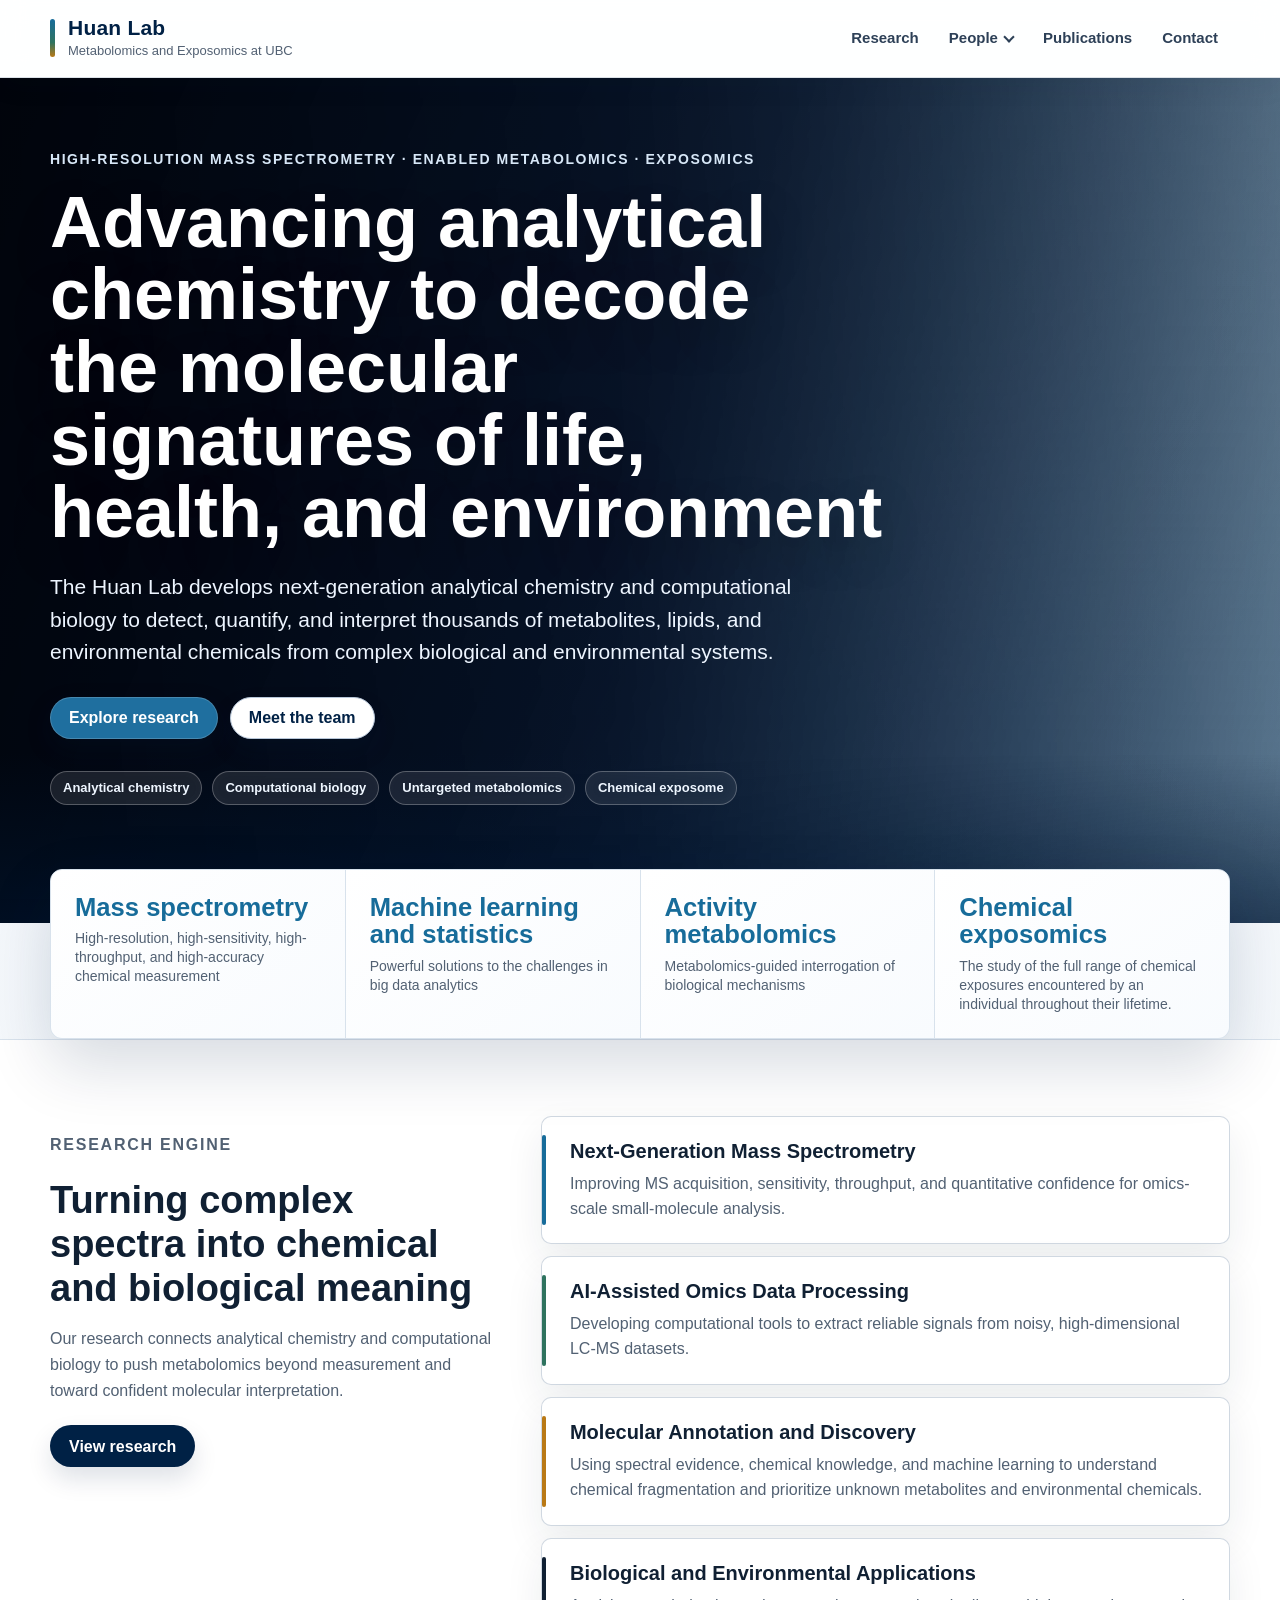
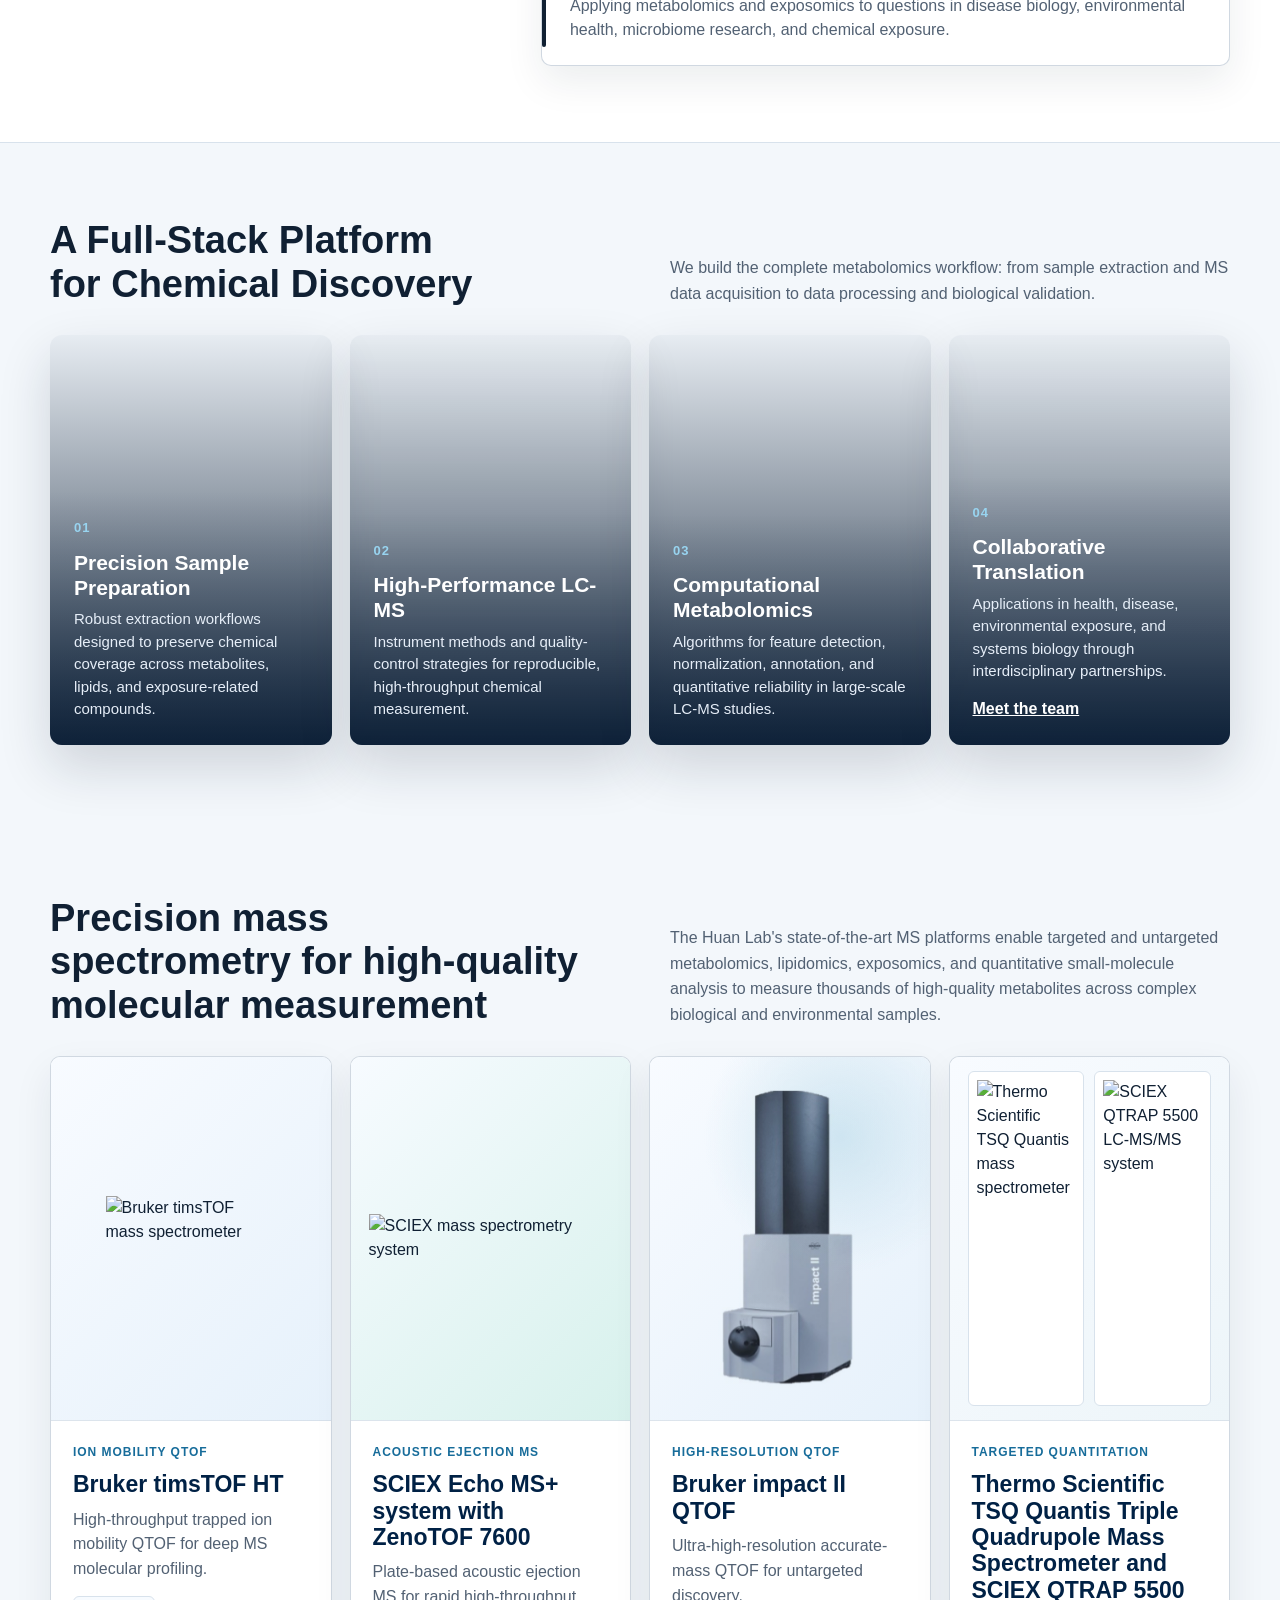
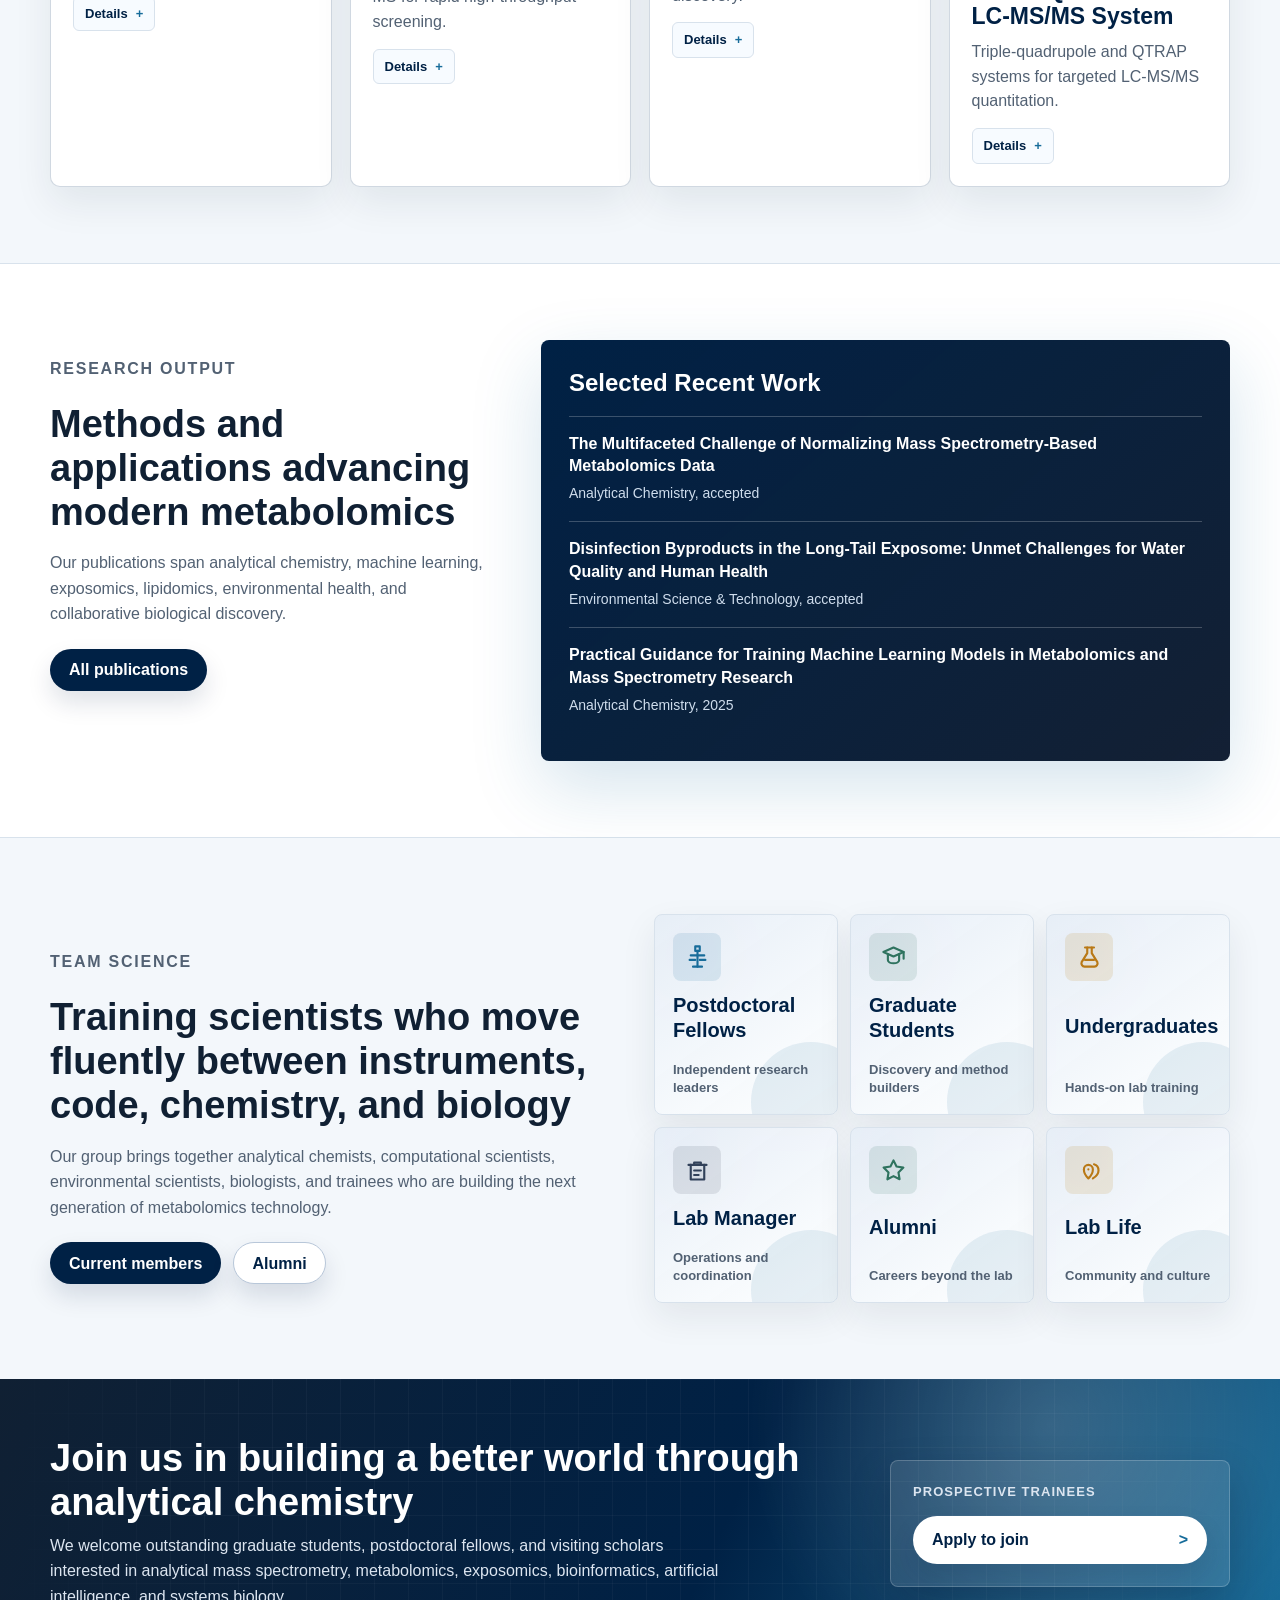
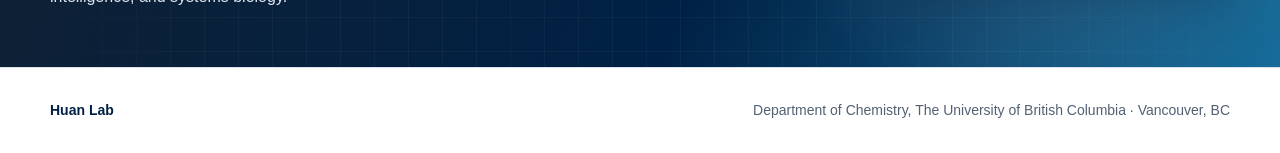
==== index.html @ 0fa18f48 "changes" ====
﻿<!doctype html>
<html lang="en">
<head>
  <meta charset="utf-8">
  <meta name="viewport" content="width=device-width, initial-scale=1">
  <title>Huan Lab | Metabolomics and Exposomics at UBC</title>
  <link rel="stylesheet" href="style.css">
</head>
<body>
  <header class="site-header">
    <a class="site-brand" href="index.html">
      <strong>Huan Lab</strong>
      <span>Metabolomics and Exposomics at UBC</span>
    </a>
    <nav class="site-nav" aria-label="Primary navigation">
      <a href="research.html">Research</a>
      <div class="site-nav__item site-nav__item--dropdown">
        <a href="people.html" aria-haspopup="true">People</a>
        <div class="site-nav__submenu" aria-label="People submenu">
          <a href="tao-huan.html">Tao Huan</a>
          <a href="current-members.html">Lab members</a>
        </div>
      </div>
      <a href="publications.html">Publications</a>
      <a href="contact.html">Contact</a>
    </nav>
  </header>

  <section class="hl-hero" aria-labelledby="hl-hero-title">
    <div class="hl-hero__inner">
      <p class="hl-eyebrow">High-resolution mass spectrometry &middot; enabled metabolomics &middot; Exposomics</p>
      <h1 id="hl-hero-title">Advancing analytical chemistry to decode the molecular signatures of life, health, and environment</h1>
      <p class="hl-hero__copy">The Huan Lab develops next-generation analytical chemistry and computational biology to detect, quantify, and interpret thousands of metabolites, lipids, and environmental chemicals from complex biological and environmental systems.</p>
      <div class="hl-actions">
        <a class="hl-button" href="research.html">Explore research</a>
        <a class="hl-button hl-button--secondary" href="people.html">Meet the team</a>
      </div>
      <div class="hl-hero__signals" aria-label="Research capabilities">
        <span>Analytical chemistry</span>
        <span>Computational biology</span>
        <span>Untargeted metabolomics</span>
        <span>Chemical exposome</span>
      </div>
    </div>
  </section>

  <section class="hl-metrics" aria-label="Lab highlights">
    <div class="hl-wrap">
      <div class="hl-metric-grid">
        <div class="hl-metric"><strong>Mass spectrometry</strong><span>High-resolution, high-sensitivity, high-throughput, and high-accuracy chemical measurement</span></div>
        <div class="hl-metric"><strong>Machine learning and statistics</strong><span>Powerful solutions to the challenges in big data analytics</span></div>
        <div class="hl-metric"><strong>Activity metabolomics</strong><span>Metabolomics-guided interrogation of biological mechanisms</span></div>
        <div class="hl-metric"><strong>Chemical exposomics</strong><span>The study of the full range of chemical exposures encountered by an individual throughout their lifetime.</span></div>
      </div>
    </div>
  </section>

  <section class="hl-section hl-section--white" aria-labelledby="hl-research-title">
    <div class="hl-wrap hl-split">
      <div class="hl-intro">
        <p class="hl-eyebrow hl-eyebrow--dark">Research engine</p>
        <h2 id="hl-research-title">Turning complex spectra into chemical and biological meaning</h2>
        <p>Our research connects analytical chemistry and computational biology to push metabolomics beyond measurement and toward confident molecular interpretation.</p>
        <a class="hl-button" href="research.html">View research</a>
      </div>

      <div class="hl-research-list">
        <article class="hl-research-item">
          <div>
            <h3>Next-Generation Mass Spectrometry</h3>
            <p>Improving MS acquisition, sensitivity, throughput, and quantitative confidence for omics-scale small-molecule analysis.</p>
          </div>
        </article>
        <article class="hl-research-item">
          <div>
            <h3>AI-Assisted Omics Data Processing</h3>
            <p>Developing computational tools to extract reliable signals from noisy, high-dimensional LC-MS datasets.</p>
          </div>
        </article>
        <article class="hl-research-item">
          <div>
            <h3>Molecular Annotation and Discovery</h3>
            <p>Using spectral evidence, chemical knowledge, and machine learning to understand chemical fragmentation and prioritize unknown metabolites and environmental chemicals.</p>
          </div>
        </article>
        <article class="hl-research-item">
          <div>
            <h3>Biological and Environmental Applications</h3>
            <p>Applying metabolomics and exposomics to questions in disease biology, environmental health, microbiome research, and chemical exposure.</p>
          </div>
        </article>
      </div>
    </div>
  </section>

  <section class="hl-section" aria-labelledby="hl-work-title">
    <div class="hl-wrap">
      <div class="hl-section-head">
        <h2 id="hl-work-title">A Full-Stack Platform for Chemical Discovery</h2>
        <p>We build the complete metabolomics workflow: from sample extraction and MS data acquisition to data processing and biological validation.</p>
      </div>

      <div class="hl-focus-grid">
        <article class="hl-focus-card hl-focus-card--sample">
          <div class="hl-focus-card__body">
            <span>01</span>
            <h3>Precision Sample Preparation</h3>
            <p>Robust extraction workflows designed to preserve chemical coverage across metabolites, lipids, and exposure-related compounds.</p>
          </div>
        </article>
        <article class="hl-focus-card hl-focus-card--system">
          <div class="hl-focus-card__body">
            <span>02</span>
            <h3>High-Performance LC-MS</h3>
            <p>Instrument methods and quality-control strategies for reproducible, high-throughput chemical measurement.</p>
          </div>
        </article>
        <article class="hl-focus-card hl-focus-card--data">
          <div class="hl-focus-card__body">
            <span>03</span>
            <h3>Computational Metabolomics</h3>
            <p>Algorithms for feature detection, normalization, annotation, and quantitative reliability in large-scale LC-MS studies.</p>
          </div>
        </article>
        <article class="hl-focus-card hl-focus-card--team">
          <div class="hl-focus-card__body">
            <span>04</span>
            <h3>Collaborative Translation</h3>
            <p>Applications in health, disease, environmental exposure, and systems biology through interdisciplinary partnerships.</p>
            <a href="people.html">Meet the team</a>
          </div>
        </article>
      </div>
    </div>
  </section>

  <section class="hl-section" aria-labelledby="hl-instrumentation-title">
    <div class="hl-wrap">
      <div class="hl-section-head">
        <h2 id="hl-instrumentation-title">Precision mass spectrometry for high-quality molecular measurement</h2>
        <p>The Huan Lab's state-of-the-art MS platforms enable targeted and untargeted metabolomics, lipidomics, exposomics, and quantitative small-molecule analysis to measure thousands of high-quality metabolites across complex biological and environmental samples.</p>
      </div>
      <div class="hl-instrument-grid">
        <article class="hl-instrument-card">
          <div class="hl-instrument-media hl-instrument-media--timstof">
            <img src="images/instruments/bruker-timstof.png" alt="Bruker timsTOF mass spectrometer">
          </div>
          <div>
            <span>Ion mobility QTOF</span>
            <h3>Bruker timsTOF HT</h3>
            <p>High-throughput trapped ion mobility QTOF for deep MS molecular profiling.</p>
            <details class="hl-instrument-more">
              <summary>Details</summary>
              <p>Supports CCS-enabled characterization and high dynamic range acquisition for large-scale metabolomics, lipidomics, and related omics workflows.</p>
            </details>
          </div>
        </article>
        <article class="hl-instrument-card">
          <div class="hl-instrument-media hl-instrument-media--echo">
            <img src="images/instruments/sciex.jpeg" alt="SCIEX mass spectrometry system">
          </div>
          <div>
            <span>Acoustic ejection MS</span>
            <h3>SCIEX Echo MS+ system with ZenoTOF 7600</h3>
            <p>Plate-based acoustic ejection MS for rapid high-throughput screening.</p>
            <details class="hl-instrument-more">
              <summary>Details</summary>
              <p>Combines contactless sample introduction with high-resolution ZenoTOF readouts for scalable qualitative and quantitative small-molecule workflows.</p>
            </details>
          </div>
        </article>
        <article class="hl-instrument-card">
          <div class="hl-instrument-media hl-instrument-media--impact">
            <img src="images/instruments/impact-qtof.jpg" alt="Bruker impact mass spectrometer">
          </div>
          <div>
            <span>High-resolution QTOF</span>
            <h3>Bruker impact II QTOF</h3>
            <p>Ultra-high-resolution accurate-mass QTOF for untargeted discovery.</p>
            <details class="hl-instrument-more">
              <summary>Details</summary>
              <p>Designed for trace analysis in complex matrices, metabolite identification, MS/MS characterization, and method development across LC-MS workflows.</p>
            </details>
          </div>
        </article>
        <article class="hl-instrument-card">
          <div class="hl-instrument-media hl-instrument-media--targeted" aria-label="Thermo Quantis and SCIEX 5500 mass spectrometry systems">
            <img src="images/instruments/Quantis.webp" alt="Thermo Scientific TSQ Quantis mass spectrometer">
            <img src="images/instruments/sciex5500-clean.png" alt="SCIEX QTRAP 5500 LC-MS/MS system">
          </div>
          <div>
            <span>Targeted quantitation</span>
            <h3>Thermo Scientific TSQ Quantis Triple Quadrupole Mass Spectrometer and SCIEX QTRAP 5500 LC-MS/MS System</h3>
            <p>Triple-quadrupole and QTRAP systems for targeted LC-MS/MS quantitation.</p>
            <details class="hl-instrument-more">
              <summary>Details</summary>
              <p>Used for sensitive measurement, confirmation, and validation of metabolites, lipids, biomarkers, and exposure-related compounds in complex samples.</p>
            </details>
          </div>
        </article>
      </div>
    </div>
  </section>

  <section class="hl-section hl-section--white" aria-labelledby="hl-pubs-title">
    <div class="hl-wrap hl-split">
      <div class="hl-intro">
        <p class="hl-eyebrow hl-eyebrow--dark">Research output</p>
        <h2 id="hl-pubs-title">Methods and applications advancing modern metabolomics</h2>
        <p>Our publications span analytical chemistry, machine learning, exposomics, lipidomics, environmental health, and collaborative biological discovery.</p>
        <a class="hl-button" href="publications.html">All publications</a>
      </div>
      <div class="hl-publication-panel">
        <h3>Selected Recent Work</h3>
        <a class="hl-publication" href="publications.html">
          <strong>The Multifaceted Challenge of Normalizing Mass Spectrometry-Based Metabolomics Data</strong>
          <span>Analytical Chemistry, accepted</span>
        </a>
        <a class="hl-publication" href="publications.html">
          <strong>Disinfection Byproducts in the Long-Tail Exposome: Unmet Challenges for Water Quality and Human Health</strong>
          <span>Environmental Science &amp; Technology, accepted</span>
        </a>
        <a class="hl-publication" href="https://pubs.acs.org/doi/10.1021/acs.analchem.5c01417" target="_blank" rel="noopener">
          <strong>Practical Guidance for Training Machine Learning Models in Metabolomics and Mass Spectrometry Research</strong>
          <span>Analytical Chemistry, 2025</span>
        </a>
      </div>
    </div>
  </section>

  <section class="hl-section" aria-labelledby="hl-people-title">
    <div class="hl-wrap hl-people">
      <div class="hl-people__copy">
        <p class="hl-eyebrow hl-eyebrow--dark">Team science</p>
        <h2 id="hl-people-title">Training scientists who move fluently between instruments, code, chemistry, and biology</h2>
        <p>Our group brings together analytical chemists, computational scientists, environmental scientists, biologists, and trainees who are building the next generation of metabolomics technology.</p>
        <div class="hl-actions">
          <a class="hl-button" href="current-members.html">Current members</a>
          <a class="hl-button hl-button--secondary" href="people.html#alumni">Alumni</a>
        </div>
      </div>
      <div class="hl-people-grid" aria-label="Lab member categories">
        <a href="current-members.html#postdocs">
          <span class="hl-people-icon" aria-hidden="true">
            <svg viewBox="0 0 24 24" focusable="false"><path d="M10 3h4v4h-4z"/><path d="M6 11h12"/><path d="M8 21h8"/><path d="M12 7v14"/><path d="M5 15h5"/><path d="M14 15h5"/></svg>
          </span>
          <span class="hl-people-label">Postdoctoral Fellows</span>
          <span class="hl-people-note">Independent research leaders</span>
        </a>
        <a href="current-members.html#graduate-students">
          <span class="hl-people-icon hl-people-icon--green" aria-hidden="true">
            <svg viewBox="0 0 24 24" focusable="false"><path d="M3 8l9-4 9 4-9 4z"/><path d="M7 10v5c0 1.7 2.2 3 5 3s5-1.3 5-3v-5"/><path d="M21 8v6"/></svg>
          </span>
          <span class="hl-people-label">Graduate Students</span>
          <span class="hl-people-note">Discovery and method builders</span>
        </a>
        <a href="current-members.html#undergraduates">
          <span class="hl-people-icon hl-people-icon--gold" aria-hidden="true">
            <svg viewBox="0 0 24 24" focusable="false"><path d="M8 4h8"/><path d="M10 4v5l-5 8a3 3 0 0 0 2.6 4h8.8A3 3 0 0 0 19 17l-5-8V4"/><path d="M8 15h8"/></svg>
          </span>
          <span class="hl-people-label">Undergraduates</span>
          <span class="hl-people-note">Hands-on lab training</span>
        </a>
        <a href="current-members.html#staff">
          <span class="hl-people-icon hl-people-icon--slate" aria-hidden="true">
            <svg viewBox="0 0 24 24" focusable="false"><path d="M4 7h16"/><path d="M6 7v13h12V7"/><path d="M9 7V5h6v2"/><path d="M9 12h6"/><path d="M9 16h4"/></svg>
          </span>
          <span class="hl-people-label">Lab Manager</span>
          <span class="hl-people-note">Operations and coordination</span>
        </a>
        <a href="people.html#alumni">
          <span class="hl-people-icon hl-people-icon--green" aria-hidden="true">
            <svg viewBox="0 0 24 24" focusable="false"><path d="M12 3l2.7 5.5 6.1.9-4.4 4.3 1 6.1L12 17l-5.4 2.8 1-6.1-4.4-4.3 6.1-.9z"/></svg>
          </span>
          <span class="hl-people-label">Alumni</span>
          <span class="hl-people-note">Careers beyond the lab</span>
        </a>
        <a href="lab-life.html">
          <span class="hl-people-icon hl-people-icon--gold" aria-hidden="true">
            <svg viewBox="0 0 24 24" focusable="false"><path d="M7 11a4 4 0 1 1 8 0c0 4-4 8-4 8s-4-4-4-8z"/><path d="M11 11h.01"/><path d="M16 6.5c2.5.6 4 2.5 4 5.5 0 3.2-2.4 5.5-5 7"/></svg>
          </span>
          <span class="hl-people-label">Lab Life</span>
          <span class="hl-people-note">Community and culture</span>
        </a>
      </div>
    </div>
  </section>

  <section class="hl-join" aria-labelledby="hl-join-title">
    <div class="hl-wrap hl-join__inner">
      <div>
        <h2 id="hl-join-title">Join us in building a better world through analytical chemistry</h2>
        <p>We welcome outstanding graduate students, postdoctoral fellows, and visiting scholars interested in analytical mass spectrometry, metabolomics, exposomics, bioinformatics, artificial intelligence, and systems biology.</p>
      </div>
      <div class="hl-join__action">
        <span>Prospective trainees</span>
        <a class="hl-button hl-button--light" href="contact.html">Apply to join</a>
      </div>
    </div>
  </section>
  <footer class="site-footer">
    <div class="hl-wrap">
      <a class="site-footer__brand" href="index.html"><strong>Huan Lab</strong></a>
      <span>Department of Chemistry, The University of British Columbia &middot; Vancouver, BC</span>
    </div>
  </footer>
</body>
</html>
---- style.css ----
/* Huan Lab homepage redesign
   Add this in WordPress under Appearance > Custom CSS.
   All selectors use the hl- prefix to avoid broad theme conflicts. */

* {
  box-sizing: border-box;
}

body {
  margin: 0;
  background: var(--hl-bg);
  color: var(--hl-ink);
  font-family: Arial, Helvetica, sans-serif;
}

a {
  color: inherit;
}

.site-header {
  position: sticky;
  top: 0;
  z-index: 50;
  min-height: 74px;
  display: flex;
  align-items: center;
  justify-content: space-between;
  gap: 24px;
  padding: 14px max(24px, calc((100vw - 1180px) / 2));
  border-bottom: 1px solid var(--hl-line);
  background: rgba(255, 255, 255, .96);
  backdrop-filter: blur(12px);
}

.site-brand {
  display: grid;
  gap: 2px;
  color: var(--hl-ubc-blue);
  text-decoration: none;
}

.site-brand strong {
  font-size: 21px;
  line-height: 1.1;
}

.site-brand span {
  color: var(--hl-muted);
  font-size: 13px;
}

.site-nav {
  display: flex;
  flex-wrap: wrap;
  align-items: center;
  justify-content: flex-end;
  gap: 18px;
  color: #31415a;
  font-size: 15px;
  font-weight: 700;
}

.site-nav a {
  text-decoration: none;
}

.site-nav a:hover,
.site-nav a:focus {
  color: var(--hl-blue);
}

.site-nav__item {
  position: relative;
}

.site-nav__item > a {
  display: inline-flex;
  align-items: center;
  min-height: 34px;
}

.site-nav__item--dropdown > a::after {
  content: "";
  width: 6px;
  height: 6px;
  margin-left: 7px;
  border-right: 2px solid currentColor;
  border-bottom: 2px solid currentColor;
  transform: translateY(-2px) rotate(45deg);
}

.site-nav__submenu {
  position: absolute;
  top: calc(100% + 8px);
  left: 50%;
  z-index: 60;
  display: grid;
  min-width: 170px;
  padding: 8px;
  border: 1px solid var(--hl-line);
  border-radius: 8px;
  background: #fff;
  box-shadow: 0 18px 38px rgba(20, 32, 51, .14);
  opacity: 0;
  visibility: hidden;
  transform: translate(-50%, -4px);
  transition: opacity .16s ease, transform .16s ease, visibility .16s ease;
}

.site-nav__submenu a {
  display: block;
  padding: 10px 12px;
  border-radius: 6px;
  color: var(--hl-ink);
  white-space: nowrap;
}

.site-nav__submenu a:hover,
.site-nav__submenu a:focus {
  background: var(--hl-bg);
  color: var(--hl-blue);
}

.site-nav__item--dropdown:hover .site-nav__submenu,
.site-nav__item--dropdown:focus-within .site-nav__submenu {
  opacity: 1;
  visibility: visible;
  transform: translate(-50%, 0);
}

.site-footer {
  padding: 32px 0;
  border-top: 1px solid var(--hl-line);
  background: #fff;
  color: var(--hl-muted);
  font-size: 14px;
}

.site-footer .hl-wrap {
  display: flex;
  flex-wrap: wrap;
  justify-content: space-between;
  gap: 12px;
}

.site-footer strong {
  color: var(--hl-ubc-blue);
}

.site-footer__brand {
  color: var(--hl-ubc-blue);
  text-decoration: none;
}

.site-footer__brand:hover,
.site-footer__brand:focus {
  color: var(--hl-blue);
  text-decoration: underline;
  text-underline-offset: 3px;
}

:root {
  --hl-ubc-blue: #002145;
  --hl-ink: #142033;
  --hl-muted: #5b6778;
  --hl-line: #d9e2ec;
  --hl-blue: #1f6f9f;
  --hl-green: #32705f;
  --hl-gold: #b98218;
  --hl-bg: #f6f8fb;
  --hl-white: #fff;
  --hl-shadow: 0 18px 45px rgba(20, 32, 51, .12);
  --hl-glow: 0 24px 70px rgba(31, 111, 159, .2);
}

.hl-wrap {
  width: min(1180px, calc(100% - 32px));
  margin-inline: auto;
}

.wrap {
  margin-inline: auto;
}

.hl-hero {
  margin: 0 calc(50% - 50vw);
  color: var(--hl-white);
  background:
    linear-gradient(90deg, rgba(0, 22, 48, .98), rgba(0, 33, 69, .84) 48%, rgba(0, 33, 69, .22)),
    linear-gradient(180deg, rgba(0, 0, 0, .1), rgba(0, 33, 69, .35)),
    url("images/lab-team.jpg") center / cover;
}

.hl-hero__inner {
  width: min(1180px, calc(100% - 32px));
  min-height: 620px;
  display: grid;
  align-content: center;
  margin-inline: auto;
  padding: 72px 0 118px;
}

.hl-eyebrow {
  margin: 0 0 16px;
  color: #d7e7f7;
  font-size: 14px;
  font-weight: 700;
  letter-spacing: .08em;
  line-height: 1.4;
  text-transform: uppercase;
}

.hl-eyebrow--dark {
  color: var(--hl-blue);
}

.hl-hero h1 {
  max-width: 860px;
  margin: 0;
  color: var(--hl-white);
  font-size: clamp(42px, 6vw, 72px);
  line-height: 1.01;
}

.hl-hero__copy {
  max-width: 760px;
  margin: 22px 0 28px;
  color: #edf5ff;
  font-size: 21px;
  line-height: 1.55;
}

.hl-hero__signals {
  max-width: 900px;
  display: flex;
  flex-wrap: wrap;
  gap: 10px;
  margin-top: 32px;
}

.hl-hero__signals span {
  display: inline-flex;
  align-items: center;
  min-height: 34px;
  padding: 0 12px;
  border: 1px solid rgba(255, 255, 255, .26);
  border-radius: 999px;
  background: rgba(255, 255, 255, .1);
  color: #eef6ff;
  font-size: 13px;
  font-weight: 700;
  backdrop-filter: blur(10px);
}

.hl-actions {
  display: flex;
  flex-wrap: wrap;
  gap: 12px;
}

.hl-button {
  display: inline-flex;
  align-items: center;
  justify-content: center;
  min-height: 42px;
  padding: 0 18px;
  border: 1px solid transparent;
  border-radius: 6px;
  background: var(--hl-ubc-blue);
  color: var(--hl-white) !important;
  font-weight: 700;
  line-height: 1.2;
  text-decoration: none !important;
}

.hl-button:hover,
.hl-button:focus {
  background: #073a73;
  color: var(--hl-white) !important;
  text-decoration: none !important;
}

.hl-button--secondary {
  background: var(--hl-white);
  color: var(--hl-ubc-blue) !important;
  border-color: #b8c7d9;
}

.hl-button--secondary:hover,
.hl-button--secondary:focus {
  background: #eef4fb;
  color: var(--hl-ubc-blue) !important;
}

.hl-hero .hl-button:not(.hl-button--secondary) {
  background: #1f6f9f;
  border-color: rgba(255, 255, 255, .18);
  box-shadow: 0 10px 24px rgba(0, 22, 48, .22);
}

.hl-hero .hl-button:not(.hl-button--secondary):hover,
.hl-hero .hl-button:not(.hl-button--secondary):focus {
  background: #2f85b8;
}

.hl-button--light {
  background: var(--hl-white);
  color: var(--hl-ubc-blue) !important;
}

.hl-metrics {
  position: relative;
  z-index: 2;
  margin: -54px 0 0;
}

.hl-metric-grid {
  display: grid;
  grid-template-columns: repeat(4, minmax(0, 1fr));
  gap: 1px;
  overflow: hidden;
  border: 1px solid var(--hl-line);
  border-radius: 8px;
  background: var(--hl-line);
  box-shadow: var(--hl-glow);
}

.hl-metric {
  min-height: 110px;
  padding: 24px;
  background: var(--hl-white);
}

.hl-metric strong {
  display: block;
  color: var(--hl-blue);
  font-size: clamp(22px, 2vw, 30px);
  line-height: 1.08;
}

.hl-metric span {
  display: block;
  margin-top: 8px;
  color: var(--hl-muted);
  font-size: 14px;
  line-height: 1.35;
}

.hl-section {
  margin: 0 calc(50% - 50vw);
  padding: 76px 0;
  background: var(--hl-bg);
}

.hl-section--white {
  background: var(--hl-white);
  border-block: 1px solid var(--hl-line);
}

.hl-section-head {
  display: flex;
  align-items: end;
  justify-content: space-between;
  gap: 28px;
  margin-bottom: 28px;
}

.hl-section h2,
.hl-join h2 {
  margin: 0;
  color: var(--hl-ink);
  font-size: 38px;
  line-height: 1.15;
}

.hl-section-head p,
.hl-intro p,
.hl-people__copy p {
  max-width: 560px;
  margin: 0;
  color: var(--hl-muted);
  font-size: 16px;
  line-height: 1.6;
}

.hl-intro p,
.hl-people__copy p {
  margin: 16px 0 22px;
}

.hl-focus-grid {
  display: grid;
  grid-template-columns: repeat(4, minmax(0, 1fr));
  gap: 18px;
}

.hl-focus-card {
  min-height: 410px;
  display: flex;
  flex-direction: column;
  justify-content: end;
  overflow: hidden;
  border-radius: 8px;
  background: #18243a;
  color: var(--hl-white);
  box-shadow: 0 14px 34px rgba(20, 32, 51, .16);
  transition: transform .18s ease, box-shadow .18s ease;
}

.hl-focus-card:hover {
  transform: translateY(-4px);
  box-shadow: 0 18px 44px rgba(20, 32, 51, .2);
}

.hl-focus-card--sample {
  background: linear-gradient(rgba(0, 33, 69, .05), rgba(0, 19, 42, .9)), url("images/sample-prep.jpg") center / cover;
}

.hl-focus-card--data {
  background: linear-gradient(rgba(0, 33, 69, .05), rgba(0, 19, 42, .9)), url("images/data-processing.jpg") center / cover;
}

.hl-focus-card--system {
  background: linear-gradient(rgba(0, 33, 69, .05), rgba(0, 19, 42, .9)), url("images/lcms-system.jpg") center / cover;
}

.hl-focus-card--team {
  background: linear-gradient(rgba(0, 33, 69, .05), rgba(0, 19, 42, .9)), url("images/lab-team.jpg") center / cover;
}

.hl-focus-card__body {
  padding: 24px;
}

.hl-focus-card__body span {
  display: inline-flex;
  margin-bottom: 12px;
  color: #98d4f0;
  font-size: 13px;
  font-weight: 800;
  letter-spacing: .08em;
}

.hl-focus-card h3 {
  margin: 0 0 8px;
  color: var(--hl-white);
  font-size: 21px;
  line-height: 1.2;
}

.hl-focus-card p {
  margin: 0;
  color: #e6eef8;
  font-size: 15px;
  line-height: 1.5;
}

.hl-focus-card a {
  display: inline-block;
  margin-top: 14px;
  color: var(--hl-white) !important;
  font-weight: 700;
}

.hl-split {
  display: grid;
  grid-template-columns: .9fr 1.4fr;
  gap: 48px;
  align-items: start;
}

.hl-research-list {
  display: grid;
  gap: 12px;
}

.hl-research-item {
  position: relative;
  padding: 22px 24px 22px 28px;
  border: 1px solid var(--hl-line);
  border-radius: 8px;
  background: #fff;
  box-shadow: 0 12px 28px rgba(20, 32, 51, .06);
}

.hl-research-item::before {
  content: "";
  position: absolute;
  inset: 18px auto 18px 0;
  width: 4px;
  border-radius: 999px;
  background: var(--hl-blue);
}

.hl-research-item:nth-child(2)::before {
  background: var(--hl-green);
}

.hl-research-item:nth-child(3)::before {
  background: var(--hl-gold);
}

.hl-research-item:nth-child(4)::before {
  background: var(--hl-ink);
}

.hl-research-item h3 {
  margin: 0 0 8px;
  color: var(--hl-ink);
  font-size: 20px;
  line-height: 1.25;
}

.hl-research-item p {
  margin: 0;
  color: var(--hl-muted);
  line-height: 1.55;
}

.hl-instrument-grid {
  display: grid;
  grid-template-columns: repeat(4, minmax(0, 1fr));
  gap: 18px;
  align-items: stretch;
}

.hl-instrument-card {
  min-height: 580px;
  display: grid;
  grid-template-rows: minmax(0, 1fr) minmax(0, 1fr);
  overflow: hidden;
  border: 1px solid var(--hl-line);
  border-radius: 8px;
  background: var(--hl-white);
  box-shadow: 0 14px 34px rgba(20, 32, 51, .12);
}

.hl-instrument-card > div:not(.hl-instrument-media) {
  padding: 22px;
}

.hl-instrument-media {
  min-height: 0;
  height: auto;
  display: grid;
  place-items: center;
  overflow: hidden;
  padding: 14px 18px;
  background: linear-gradient(135deg, #f7fbff, #eaf3fb);
}

.hl-instrument-media img {
  width: auto;
  height: auto;
  max-width: 100%;
  max-height: 100%;
  display: block;
  object-fit: contain;
}

.hl-instrument-media--timstof {
  background: linear-gradient(135deg, #f8fbff, #e6f1fb);
}

.hl-instrument-media--timstof img {
  max-width: 70%;
  max-height: 88%;
  transform: translateY(-18px);
}

.hl-instrument-media--echo {
  background: linear-gradient(135deg, #f7fbff, #d7f1ec);
}

.hl-instrument-media--impact {
  background: radial-gradient(circle at 68% 22%, rgba(199, 225, 238, .82), transparent 40%),
    linear-gradient(135deg, #f8fbff, #e6f1fb);
}

.hl-instrument-media--impact img {
  max-width: 68%;
  max-height: 92%;
  mix-blend-mode: multiply;
}

.hl-instrument-media--targeted {
  grid-template-columns: 1fr 1fr;
  gap: 10px;
  background: linear-gradient(135deg, #f8fbff, #edf5f9);
}

.hl-instrument-media--targeted img {
  width: 100%;
  height: 100%;
  padding: 8px;
  border: 1px solid var(--hl-line);
  border-radius: 6px;
  background: #fff;
  object-fit: contain;
}

.hl-instrument-media--targeted img:last-child {
  object-position: center 42%;
}

.hl-instrument-card span {
  display: block;
  margin-bottom: 10px;
  color: var(--hl-blue);
  font-size: 12px;
  font-weight: 900;
  letter-spacing: .08em;
  text-transform: uppercase;
}

.hl-instrument-card h3 {
  margin: 0 0 10px;
  color: var(--hl-ubc-blue);
  font-size: 23px;
  line-height: 1.15;
}

.hl-instrument-card p {
  margin: 0;
  color: var(--hl-muted);
  line-height: 1.55;
}

.hl-instrument-more {
  margin-top: 14px;
}

.hl-instrument-more summary {
  width: max-content;
  cursor: pointer;
  list-style: none;
  border: 1px solid var(--hl-line);
  border-radius: 6px;
  padding: 7px 11px;
  color: var(--hl-ubc-blue);
  background: #f7fbff;
  font-size: 13px;
  font-weight: 800;
}

.hl-instrument-more summary::-webkit-details-marker {
  display: none;
}

.hl-instrument-more summary::after {
  content: "+";
  margin-left: 8px;
  color: var(--hl-blue);
}

.hl-instrument-more[open] summary::after {
  content: "-";
}

.hl-instrument-more p {
  margin-top: 12px;
  padding-top: 12px;
  border-top: 1px solid var(--hl-line);
  font-size: 14px;
}

@media (max-width: 1120px) {
  .hl-instrument-grid {
    grid-template-columns: repeat(2, minmax(0, 1fr));
  }
}

.hl-people {
  display: grid;
  grid-template-columns: 1fr 1fr;
  gap: 28px;
  align-items: center;
}

.hl-people-grid {
  display: grid;
  grid-template-columns: repeat(3, minmax(0, 1fr));
  gap: 12px;
}

.hl-people-grid a {
  min-height: 150px;
  position: relative;
  overflow: hidden;
  display: grid;
  align-content: space-between;
  gap: 12px;
  padding: 18px;
  border: 1px solid var(--hl-line);
  border-radius: 8px;
  background:
    linear-gradient(145deg, rgba(231, 238, 247, .94), rgba(255, 255, 255, .96)),
    radial-gradient(circle at 20% 20%, rgba(31, 111, 159, .22), transparent 34%);
  color: var(--hl-ubc-blue) !important;
  font-weight: 700;
  line-height: 1.25;
  text-decoration: none !important;
  box-shadow: 0 14px 35px rgba(20, 32, 51, .08);
  transition: transform .18s ease, border-color .18s ease, box-shadow .18s ease, background .18s ease;
}

.hl-people-grid a::after {
  content: "";
  position: absolute;
  inset: auto -34px -48px auto;
  width: 120px;
  height: 120px;
  border-radius: 999px;
  background: rgba(31, 111, 159, .1);
  pointer-events: none;
}

.hl-people-icon {
  position: relative;
  z-index: 1;
  width: 48px;
  height: 48px;
  display: grid;
  place-items: center;
  border-radius: 8px;
  background: rgba(31, 111, 159, .12);
  color: var(--hl-blue);
}

.hl-people-icon svg {
  width: 27px;
  height: 27px;
  fill: none;
  stroke: currentColor;
  stroke-width: 1.9;
  stroke-linecap: round;
  stroke-linejoin: round;
}

.hl-people-icon--green {
  background: rgba(50, 112, 95, .13);
  color: var(--hl-green);
}

.hl-people-icon--gold {
  background: rgba(185, 130, 24, .14);
  color: var(--hl-gold);
}

.hl-people-icon--slate {
  background: rgba(20, 32, 51, .1);
  color: #31415a;
}

.hl-people-label,
.hl-people-note {
  position: relative;
  z-index: 1;
  display: block;
}

.hl-people-label {
  max-width: 13ch;
  font-size: 20px;
}

.hl-people-note {
  margin-top: 6px;
  color: var(--hl-muted);
  font-size: 13px;
  font-weight: 700;
  line-height: 1.35;
}

.hl-people-grid a:hover,
.hl-people-grid a:focus {
  border-color: #9db5cf;
  background:
    linear-gradient(145deg, rgba(238, 244, 251, .98), rgba(255, 255, 255, 1)),
    radial-gradient(circle at 20% 20%, rgba(31, 111, 159, .28), transparent 34%);
  box-shadow: 0 20px 45px rgba(20, 32, 51, .12);
  transform: translateY(-3px);
}

.hl-publication-panel {
  padding: 28px;
  border-radius: 8px;
  background:
    linear-gradient(140deg, rgba(0, 33, 69, 1), rgba(20, 32, 51, .96)),
    var(--hl-ubc-blue);
  color: var(--hl-white);
  box-shadow: var(--hl-glow);
}

.hl-publication-panel h3 {
  margin: 0 0 18px;
  color: var(--hl-white);
  font-size: 24px;
  line-height: 1.25;
}

.hl-publication {
  display: block;
  padding: 16px 0;
  border-top: 1px solid rgba(255, 255, 255, .22);
  text-decoration: none;
}

.hl-publication:hover strong,
.hl-publication:focus strong {
  text-decoration: underline;
}

.hl-publication strong {
  display: block;
  margin-bottom: 4px;
  color: var(--hl-white);
  line-height: 1.4;
}

.hl-publication span {
  color: #cfdded;
  font-size: 14px;
}

.hl-join {
  margin: 0 calc(50% - 50vw);
  padding: 58px 0;
  background:
    linear-gradient(115deg, rgba(20, 32, 51, 1), rgba(0, 33, 69, .96) 56%, rgba(31, 111, 159, .9)),
    var(--hl-ink);
  color: var(--hl-white);
}

.hl-join__inner {
  display: grid;
  grid-template-columns: minmax(0, 1fr) minmax(260px, 340px);
  align-items: center;
  gap: 48px;
}

.hl-join h2 {
  color: var(--hl-white);
}

.hl-join p {
  max-width: 680px;
  margin: 8px 0 0;
  color: #dce5f0;
  line-height: 1.6;
}

.hl-join__action {
  justify-self: end;
  width: 100%;
  padding: 22px;
  border: 1px solid rgba(255, 255, 255, .2);
  border-radius: 8px;
  background: rgba(255, 255, 255, .1);
  box-shadow: 0 18px 42px rgba(0, 22, 48, .24);
}

.hl-join__action span {
  display: block;
  margin-bottom: 14px;
  color: #dce5f0;
  font-size: 13px;
  font-weight: 800;
  letter-spacing: .08em;
  line-height: 1.45;
  text-transform: uppercase;
}

.hl-join__action .hl-button {
  width: 100%;
  min-height: 48px;
  justify-content: space-between;
  padding-inline: 18px;
}

.hl-join__action .hl-button::after {
  content: ">";
  margin-left: 16px;
  color: var(--hl-blue);
  font-weight: 900;
}

@media (max-width: 900px) {
  .hl-hero {
    background:
      linear-gradient(180deg, rgba(0, 22, 48, .96), rgba(0, 33, 69, .82)),
      url("images/lab-team.jpg") center / cover;
  }

  .hl-hero__inner {
    min-height: 520px;
  }

  .hl-section-head {
    align-items: start;
    flex-direction: column;
  }

  .hl-join__inner {
    align-items: start;
    grid-template-columns: 1fr;
  }

  .hl-join__action {
    justify-self: stretch;
    max-width: 360px;
  }

  .hl-metric-grid,
  .hl-focus-grid,
  .hl-split,
  .hl-instrument-grid,
  .hl-people {
    grid-template-columns: 1fr;
  }

  .hl-focus-card {
    min-height: 330px;
  }
}

@media (max-width: 560px) {
  .hl-hero h1 {
    font-size: 40px;
  }

  .hl-hero__copy {
    font-size: 18px;
  }

  .hl-section {
    padding: 56px 0;
  }

  .hl-section h2,
  .hl-join h2 {
    font-size: 29px;
  }

  .hl-people-grid {
    grid-template-columns: 1fr 1fr;
  }

}

.page-hero {
  padding: 104px 0 88px;
  color: #fff;
  background:
    linear-gradient(90deg, rgba(0, 22, 48, .96), rgba(0, 33, 69, .82)),
    url("images/lab-team.jpg") center / cover;
}

.page-hero--research {
  background:
    linear-gradient(90deg, rgba(0, 22, 48, .96), rgba(0, 33, 69, .76)),
    url("images/lcms-system.jpg") center / cover;
}

.page-hero--people {
  background:
    linear-gradient(90deg, rgba(0, 22, 48, .96), rgba(0, 33, 69, .76)),
    url("images/data-processing.jpg") center / cover;
}

.page-hero--alumni {
  background:
    linear-gradient(90deg, rgba(0, 22, 48, .97), rgba(0, 33, 69, .74)),
    url("images/lab-team.jpg") center / cover;
}

.page-hero--lab-life {
  background:
    linear-gradient(90deg, rgba(0, 22, 48, .96), rgba(0, 33, 69, .7)),
    url("images/lab-team.jpg") center / cover;
}

.page-hero--publications,
.page-hero--contact,
.page-hero--collaborations {
  background:
    linear-gradient(90deg, rgba(0, 22, 48, .98), rgba(0, 33, 69, .82)),
    url("images/sample-prep.jpg") center / cover;
}

.page-hero h1 {
  max-width: 860px;
  margin: 0;
  color: #fff;
  font-size: clamp(42px, 6vw, 66px);
  line-height: 1.04;
}

.page-hero p:not(.hl-eyebrow) {
  max-width: 760px;
  margin: 20px 0 0;
  color: #edf5ff;
  font-size: 20px;
  line-height: 1.55;
}

.page-section {
  padding: 76px 0;
  background: #fff;
}

.page-section--soft {
  border-block: 1px solid var(--hl-line);
  background: var(--hl-bg);
}

.page-intro {
  max-width: 920px;
}

.page-intro h2,
.section-heading h2,
.split-feature h2,
.info-card h2,
.publication-card h2,
.profile-lead h2 {
  margin: 0 0 14px;
  color: var(--hl-ubc-blue);
  line-height: 1.16;
}

.page-intro p,
.section-heading p,
.split-feature p,
.info-card p,
.publication-card p,
.profile-lead p {
  color: var(--hl-muted);
  font-size: 17px;
  line-height: 1.65;
}

.card-grid {
  display: grid;
  gap: 18px;
}

.card-grid--two {
  grid-template-columns: repeat(2, minmax(0, 1fr));
}

.info-card,
.publication-card,
.person-card {
  padding: 26px;
  border: 1px solid var(--hl-line);
  border-radius: 8px;
  background: #fff;
  box-shadow: 0 12px 28px rgba(20, 32, 51, .08);
}

.contact-more {
  margin-top: 18px;
  padding-top: 16px;
  border-top: 1px solid var(--hl-line);
}

.contact-more summary {
  cursor: pointer;
  color: var(--hl-blue);
  font-weight: 900;
}

.contact-more summary::marker {
  color: var(--hl-green);
}

.contact-more p {
  margin: 12px 0 0;
  font-size: 15px;
}

.contact-more h3 {
  margin: 0;
  color: var(--hl-ubc-blue);
  font-size: 18px;
  line-height: 1.25;
}

.contact-more a {
  color: var(--hl-blue);
  font-weight: 800;
  text-decoration-thickness: 1px;
  text-underline-offset: 3px;
}

.card-kicker,
.publication-card span {
  display: block;
  margin-bottom: 12px;
  color: var(--hl-blue);
  font-size: 13px;
  font-weight: 800;
  letter-spacing: .08em;
  text-transform: uppercase;
}

.card-kicker--sub {
  margin-top: 22px;
}

.split-feature {
  display: grid;
  grid-template-columns: .9fr 1.1fr;
  gap: 48px;
  align-items: start;
}

.collaboration-intro {
  display: grid;
  grid-template-columns: minmax(0, 1.35fr) minmax(260px, .65fr);
  gap: 40px;
  align-items: center;
}

.collaboration-logo-card {
  margin: 0;
  padding: 30px;
  border: 1px solid var(--hl-line);
  border-radius: 8px;
  background: #fff;
  box-shadow: 0 16px 34px rgba(20, 32, 51, .08);
}

.collaboration-logo-card img {
  width: 100%;
  max-height: 180px;
  display: block;
  object-fit: contain;
}

.process-list {
  display: grid;
  gap: 12px;
}

.lab-life-empty {
  min-height: 360px;
}

.people-tab-grid {
  display: grid;
  grid-template-columns: repeat(2, minmax(0, 1fr));
  gap: 18px;
}

.section-heading + .people-tab-grid,
.split-feature + .people-tab-grid {
  margin-top: 28px;
}

.people-tab-grid--single {
  grid-template-columns: minmax(0, 1fr);
}

.people-tab-card {
  min-height: 190px;
  padding: 28px;
  border: 1px solid var(--hl-line);
  border-radius: 8px;
  background: #fff;
  box-shadow: 0 14px 35px rgba(20, 32, 51, .08);
}

.people-tab-card h2 {
  margin: 0 0 14px;
}

.people-tab-card p {
  max-width: 720px;
  margin: 0;
  color: var(--hl-muted);
  font-size: 16px;
  line-height: 1.6;
}

.people-tab-card--link {
  position: relative;
  overflow: hidden;
  display: block;
  color: var(--hl-ubc-blue);
  text-decoration: none !important;
  background:
    linear-gradient(145deg, rgba(231, 238, 247, .94), rgba(255, 255, 255, .96)),
    radial-gradient(circle at 86% 18%, rgba(50, 112, 95, .2), transparent 32%);
  transition: transform .18s ease, border-color .18s ease, box-shadow .18s ease;
}

.people-tab-card--link::after {
  content: "->";
  position: absolute;
  right: 28px;
  bottom: 24px;
  color: var(--hl-green);
  font-size: 28px;
  font-weight: 800;
}

.people-tab-card--link:hover,
.people-tab-card--link:focus {
  border-color: #9db5cf;
  box-shadow: 0 20px 45px rgba(20, 32, 51, .12);
  transform: translateY(-3px);
}

.people-tab-card__eyebrow {
  display: block;
  margin-bottom: 10px;
  color: var(--hl-green);
  font-size: 13px;
  font-weight: 900;
  letter-spacing: .12em;
  text-transform: uppercase;
}

.prospective-card {
  display: grid;
  gap: 24px;
  padding: 30px;
  background:
    linear-gradient(145deg, rgba(255, 255, 255, .98), rgba(245, 249, 253, .98)),
    radial-gradient(circle at 96% 0%, rgba(37, 114, 137, .12), transparent 32%);
}

.prospective-card__lead {
  display: grid;
  grid-template-columns: minmax(0, 1.4fr) minmax(280px, .6fr);
  gap: 28px;
  align-items: start;
}

.prospective-card__highlights {
  display: grid;
  gap: 10px;
  margin: 0;
  padding: 0;
  list-style: none;
}

.prospective-card__highlights li {
  padding: 12px 14px;
  border: 1px solid rgba(33, 114, 95, .22);
  border-radius: 8px;
  background: rgba(255, 255, 255, .76);
  color: var(--hl-ubc-blue);
  font-size: 14px;
  font-weight: 800;
  line-height: 1.35;
}

.prospective-card__details {
  display: grid;
  grid-template-columns: repeat(2, minmax(0, 1fr));
  gap: 16px;
  padding-top: 20px;
  border-top: 1px solid var(--hl-line);
}

.prospective-card__details section {
  padding: 20px;
  border: 1px solid var(--hl-line);
  border-radius: 8px;
  background: #fff;
}

.prospective-card h3 {
  margin: 0 0 10px;
  color: var(--hl-ubc-blue);
  font-size: 18px;
  line-height: 1.25;
}

.prospective-card a {
  color: var(--hl-blue);
  font-weight: 800;
  text-decoration-thickness: 1px;
  text-underline-offset: 3px;
}

.prospective-card__note {
  max-width: none !important;
  padding: 16px 18px;
  border-left: 4px solid var(--hl-green);
  background: rgba(231, 238, 247, .68);
  color: var(--hl-ink) !important;
}

.process-list div {
  display: grid;
  grid-template-columns: 120px 1fr;
  gap: 18px;
  padding: 18px;
  border: 1px solid var(--hl-line);
  border-radius: 8px;
  background: #fff;
}

.process-list strong {
  color: var(--hl-ubc-blue);
}

.process-list span {
  color: var(--hl-muted);
}

.research-aims {
  display: grid;
  grid-template-columns: .8fr 1.2fr;
  gap: 42px;
  align-items: start;
}

.research-aims h2,
.research-sponsors h2 {
  margin: 0;
  color: var(--hl-ubc-blue);
  font-size: clamp(30px, 4vw, 46px);
  line-height: 1.08;
}

.research-aim-list {
  display: grid;
  gap: 12px;
}

.research-aim-list article {
  display: grid;
  grid-template-columns: 54px 1fr;
  gap: 16px;
  align-items: center;
  padding: 18px;
  border: 1px solid var(--hl-line);
  border-radius: 8px;
  background: #fff;
  box-shadow: 0 10px 24px rgba(20, 32, 51, .06);
}

.research-aim-list strong {
  display: grid;
  place-items: center;
  width: 44px;
  height: 44px;
  border-radius: 6px;
  background: var(--hl-ubc-blue);
  color: #fff;
  font-size: 14px;
}

.research-aim-list span {
  color: var(--hl-ink);
  font-weight: 700;
  line-height: 1.5;
}

.research-pillar {
  display: grid;
  grid-template-columns: .82fr 1.18fr;
  gap: 42px;
  align-items: center;
}

.research-pillar--reverse {
  grid-template-columns: 1.18fr .82fr;
}

.research-pillar article {
  max-width: 760px;
}

.research-pillar h2 {
  margin: 0 0 18px;
  color: var(--hl-ubc-blue);
  font-size: clamp(30px, 4vw, 44px);
  line-height: 1.1;
}

.research-pillar p:not(.hl-eyebrow),
.research-sponsors p {
  color: var(--hl-muted);
  font-size: 17px;
  line-height: 1.68;
}

.research-pillar p + p {
  margin-top: 14px;
}

.research-pillar-media {
  min-height: 360px;
  border: 1px solid var(--hl-line);
  border-radius: 8px;
  box-shadow: var(--hl-shadow);
}

.research-pillar-media--analytical {
  background: linear-gradient(rgba(0, 33, 69, .1), rgba(0, 33, 69, .24)), url("images/lcms-system.jpg") center / cover;
}

.research-pillar-media--computational {
  background: linear-gradient(rgba(0, 33, 69, .08), rgba(0, 33, 69, .26)), url("images/data-processing.jpg") center / cover;
}

.research-pillar-media--machine {
  background: linear-gradient(rgba(0, 33, 69, .08), rgba(0, 33, 69, .28)), url("images/sample-prep.jpg") center / cover;
}

.research-pillar-media--application {
  background: linear-gradient(rgba(0, 33, 69, .08), rgba(0, 33, 69, .24)), url("images/lab-team.jpg") center / cover;
}

.research-sponsors {
  max-width: 880px;
}

.research-sponsors p {
  margin-bottom: 0;
}

.funding-grid {
  display: grid;
  grid-template-columns: repeat(4, minmax(0, 1fr));
  gap: 14px;
  margin-top: 28px;
}

.funding-grid article {
  min-height: 138px;
  display: grid;
  align-content: center;
  gap: 10px;
  padding: 22px;
  border: 1px solid var(--hl-line);
  border-radius: 8px;
  background: #fff;
  box-shadow: 0 12px 28px rgba(20, 32, 51, .07);
}

.funding-grid strong {
  color: var(--hl-ubc-blue);
  font-size: 20px;
  line-height: 1.18;
}

.funding-grid span {
  color: var(--hl-muted);
  font-size: 14px;
  font-weight: 700;
  line-height: 1.45;
}

.funding-panel {
  display: grid;
  gap: 18px;
  margin-top: 30px;
}

.funding-logo-board {
  margin: 0;
  padding: 26px;
  border: 1px solid var(--hl-line);
  border-radius: 8px;
  background: #fff;
  box-shadow: 0 16px 34px rgba(20, 32, 51, .08);
}

.funding-logo-board img {
  width: 100%;
  display: block;
  object-fit: contain;
}

.funding-logo-grid {
  display: grid;
  grid-template-columns: repeat(4, minmax(0, 1fr));
  gap: 14px;
}

.funding-logo-grid article {
  min-height: 154px;
  display: grid;
  align-content: center;
  justify-items: center;
  gap: 10px;
  padding: 22px 18px;
  border: 1px solid var(--hl-line);
  border-radius: 8px;
  background: #fff;
  box-shadow: 0 12px 28px rgba(20, 32, 51, .07);
  text-align: center;
}

.funding-logo-card img {
  width: 100%;
  height: 88px;
  display: block;
  object-fit: contain;
}

.funding-logo-card img {
  mix-blend-mode: multiply;
}

.funding-logo-grid span {
  color: var(--hl-muted);
  font-size: 13px;
  font-weight: 800;
  line-height: 1.35;
}

.profile-lead {
  display: grid;
  grid-template-columns: 128px 1fr;
  gap: 28px;
  align-items: center;
}

.profile-initials {
  width: 128px;
  height: 128px;
  display: grid;
  place-items: center;
  border-radius: 8px;
  background: var(--hl-ubc-blue);
  color: #fff;
  font-size: 38px;
  font-weight: 800;
}

.people-card-grid,
.contact-grid {
  display: grid;
  grid-template-columns: repeat(3, minmax(0, 1fr));
  gap: 18px;
}

.people-card-grid {
  grid-template-columns: repeat(4, minmax(0, 1fr));
  gap: 16px;
}

.person-card {
  position: relative;
  min-height: 250px;
  display: flex;
  flex-direction: column;
  justify-content: space-between;
  overflow: hidden;
  padding: 24px;
  border: 1px solid var(--hl-line);
  border-radius: 8px;
  background:
    linear-gradient(145deg, rgba(255, 255, 255, .96), rgba(238, 244, 251, .94)),
    radial-gradient(circle at 8% 0%, rgba(31, 111, 159, .2), transparent 32%);
  box-shadow: 0 14px 34px rgba(20, 32, 51, .1);
  text-decoration: none !important;
  transition: transform .18s ease, box-shadow .18s ease, border-color .18s ease;
}

.person-card strong {
  display: block;
  color: var(--hl-ubc-blue);
  font-size: 23px;
  line-height: 1.15;
}

.person-card span {
  display: block;
  margin-top: 12px;
  color: var(--hl-muted);
  font-size: 15px;
  line-height: 1.45;
}

.person-card em {
  width: 48px;
  height: 48px;
  display: grid;
  place-items: center;
  margin-bottom: 38px;
  border-radius: 6px;
  background: var(--hl-ubc-blue);
  color: #fff;
  font-size: 15px;
  font-style: normal;
  font-weight: 900;
}

.person-card small {
  display: inline-flex;
  align-items: center;
  margin-top: 22px;
  color: var(--hl-blue);
  font-size: 13px;
  font-weight: 900;
  letter-spacing: .04em;
  text-transform: uppercase;
}

.person-card:hover,
.person-card:focus {
  transform: translateY(-4px);
  border-color: rgba(31, 111, 159, .34);
  box-shadow: 0 20px 44px rgba(20, 32, 51, .14);
}

.person-card--postdoc em {
  background: var(--hl-blue);
}

.person-card--grad em {
  background: var(--hl-green);
}

.person-card--undergrad em {
  background: var(--hl-gold);
}

.person-card--staff em {
  background: var(--hl-ink);
}

.section-heading--with-action {
  display: flex;
  align-items: end;
  justify-content: space-between;
  gap: 28px;
  margin-bottom: 28px;
}

.section-heading--with-action > div {
  max-width: 860px;
}

.publication-list {
  display: grid;
  gap: 16px;
}

.publication-card--featured {
  border-left: 6px solid var(--hl-blue);
}

.publications-hero {
  position: relative;
  overflow: hidden;
  padding: 108px 0 118px;
  background:
    radial-gradient(circle at 70% 18%, rgba(31, 111, 159, .36), transparent 34%),
    linear-gradient(90deg, rgba(0, 22, 48, .98), rgba(0, 33, 69, .88)),
    url("images/sample-prep.jpg") center / cover;
}

.publications-hero .hl-wrap {
  position: relative;
  z-index: 1;
}

.publications-hero h1 {
  max-width: 880px;
  text-wrap: balance;
  text-shadow: 0 16px 42px rgba(0, 0, 0, .24);
}

.publication-dashboard {
  position: relative;
  z-index: 2;
  margin-top: -58px;
}

.publication-dashboard-grid {
  display: grid;
  grid-template-columns: repeat(3, minmax(0, 1fr));
  gap: 1px;
  overflow: hidden;
  border: 1px solid var(--hl-line);
  border-radius: 10px;
  background: var(--hl-line);
  box-shadow: 0 22px 54px rgba(20, 32, 51, .16);
}

.publication-dashboard-grid article,
.publication-dashboard-link {
  min-height: 112px;
  padding: 24px 26px;
  background: #fff;
}

.publication-dashboard-link {
  text-decoration: none;
  transition: background .18s ease;
}

.publication-dashboard-link:hover,
.publication-dashboard-link:focus {
  background: #eef4fb;
  outline: none;
}

.publication-dashboard-grid strong {
  display: block;
  color: var(--hl-blue);
  font-size: 34px;
  line-height: 1;
}

.publication-dashboard-grid span {
  display: block;
  margin-top: 8px;
  color: var(--hl-muted);
  font-weight: 700;
  line-height: 1.35;
}

.publication-journal-tabs {
  padding: 28px 0 52px;
  background:
    linear-gradient(180deg, #f4f9fd 0%, #f8fbfe 68%, #fff 100%);
}

.publication-journal-tabs__inner {
  display: grid;
  grid-template-columns: repeat(2, minmax(0, 1fr));
  gap: 18px;
}

.publication-journal-tab {
  min-height: 180px;
  position: relative;
  display: grid;
  grid-template-rows: auto auto 1fr auto;
  gap: 9px;
  border: 1px solid var(--hl-line);
  border-top: 0;
  border-radius: 10px;
  padding: 24px 22px 18px;
  background:
    linear-gradient(135deg, rgba(255, 255, 255, .98), rgba(248, 252, 255, .98));
  color: var(--hl-text);
  text-decoration: none;
  box-shadow: 0 16px 38px rgba(20, 32, 51, .09);
  transition: border-color .18s ease, box-shadow .18s ease, transform .18s ease;
}

.publication-journal-tab::before {
  content: "";
  display: block;
  height: 5px;
  border-radius: 999px;
  background: linear-gradient(90deg, var(--hl-ubc-blue), var(--hl-blue));
}

.publication-journal-tab:first-child::before,
.publication-journal-tab--journal::before {
  display: none;
}

.publication-journal-tab:hover,
.publication-journal-tab:focus {
  border-color: rgba(31, 111, 159, .55);
  box-shadow: 0 22px 46px rgba(20, 32, 51, .14);
  transform: translateY(-2px);
  outline: none;
}

.publication-journal-tab--active {
  border-color: rgba(31, 111, 159, .5);
  background: linear-gradient(135deg, #fff, #eef7fc);
}

.publication-journal-logo {
  width: 100%;
  height: 96px;
  object-fit: contain;
  object-position: left center;
  padding: 0 0 18px;
  border-bottom: 0;
}

.publication-journal-tab--est .publication-journal-logo {
  height: 100px;
  object-position: left top;
}

.publication-journal-tab--journal {
  grid-template-rows: 1fr auto;
  background: #fff;
}

.publication-journal-tab--journal::after {
  content: "";
  display: block;
  position: absolute;
  left: 22px;
  right: 22px;
  top: 126px;
  height: 3px;
  border-radius: 999px;
  background: var(--hl-blue);
}

.publication-journal-tab--est::after {
  background: #267348;
}

.publication-journal-tab--journal span {
  position: absolute;
  width: 1px;
  height: 1px;
  overflow: hidden;
  clip: rect(0 0 0 0);
  white-space: nowrap;
}

.publication-journal-tab:not(:has(.publication-journal-logo)) {
  grid-template-rows: auto auto 1fr auto;
}

.publication-journal-tab:not(:has(.publication-journal-logo)) span {
  padding-top: 11px;
}

.publication-journal-tab small {
  color: var(--hl-accent);
  font-size: 11px;
  font-weight: 900;
  letter-spacing: .12em;
  text-transform: uppercase;
}

.publication-journal-tab span {
  max-width: 260px;
  color: var(--hl-ubc-blue);
  font-size: 18px;
  font-weight: 700;
  line-height: 1.2;
}

.publication-journal-tab strong {
  justify-self: start;
  display: inline-flex;
  align-items: baseline;
  gap: 5px;
  border-radius: 999px;
  padding: 6px 10px;
  background: rgba(31, 111, 159, .1);
  color: var(--hl-muted);
  font-size: 12px;
  font-weight: 800;
  text-transform: uppercase;
}

.publication-journal-tab strong b {
  color: var(--hl-ubc-blue);
  font-size: 18px;
  line-height: 1;
}

@media (max-width: 760px) {
  .publication-journal-tabs__inner {
    grid-template-columns: 1fr;
  }
}

.publication-feature-wrap {
  padding-bottom: 42px;
}

.publication-feature-grid {
  display: grid;
  grid-template-columns: 1fr 1fr;
  gap: 18px;
}

.publication-feature-card {
  padding: 28px;
  border: 1px solid var(--hl-line);
  border-radius: 8px;
  background: #fff;
  box-shadow: 0 12px 28px rgba(20, 32, 51, .08);
}

.publication-feature-card.dark {
  background: var(--hl-ubc-blue);
  color: #fff;
}

.publication-feature-card span {
  display: block;
  margin-bottom: 12px;
  color: var(--hl-blue);
  font-size: 13px;
  font-weight: 900;
  letter-spacing: .08em;
  text-transform: uppercase;
}

.publication-feature-card.dark span {
  color: #98d4f0;
}

.publication-feature-card h2 {
  margin: 0 0 12px;
  color: var(--hl-ubc-blue);
  font-size: 29px;
  line-height: 1.15;
}

.publication-feature-card.dark h2 {
  color: #fff;
}

.publication-feature-card p {
  margin: 0;
  color: var(--hl-muted);
  line-height: 1.6;
}

.publication-feature-card.dark p {
  color: #dce8f5;
}

.publication-highlight-wrap {
  padding: 76px 0 84px;
  background: #fff;
}

.publication-highlight-head {
  display: grid;
  gap: 10px;
  max-width: 850px;
  margin-bottom: 30px;
}

.publication-highlight-head h2 {
  margin: 0;
  color: var(--hl-ubc-blue);
  font-size: clamp(30px, 4vw, 46px);
  line-height: 1.08;
}

.publication-highlight-head p:last-child {
  margin: 0;
  color: var(--hl-muted);
  font-size: 18px;
  line-height: 1.6;
}

.publication-highlight-grid {
  display: grid;
  grid-template-columns: repeat(4, minmax(0, 1fr));
  gap: 18px;
}

.publication-highlight-card {
  display: grid;
  align-content: start;
  gap: 12px;
  min-height: 278px;
  padding: 24px;
  border: 1px solid var(--hl-line);
  border-radius: 10px;
  background: #fff;
  box-shadow: 0 18px 38px rgba(20, 32, 51, .07);
  text-decoration: none;
  transition: border-color .18s ease, box-shadow .18s ease, transform .18s ease;
}

.publication-highlight-card:hover,
.publication-highlight-card:focus {
  border-color: rgba(0, 85, 183, .35);
  box-shadow: 0 18px 38px rgba(20, 32, 51, .12);
  transform: translateY(-2px);
  outline: none;
}

.publication-highlight-card span {
  color: var(--hl-blue);
  font-size: 12px;
  font-weight: 900;
  letter-spacing: .08em;
  text-transform: uppercase;
}

.publication-highlight-card .journal-logo {
  min-height: 64px;
  display: grid;
  align-content: center;
  margin-bottom: 4px;
  padding: 13px 10px 10px;
  border-top: 4px solid #e95b35;
  border-bottom: 1px solid var(--hl-line);
  background: #fff;
  color: #050505;
  font-family: Georgia, "Times New Roman", serif;
  font-size: 24px;
  font-weight: 800;
  letter-spacing: -.04em;
  line-height: .95;
  text-transform: lowercase;
}

.publication-highlight-card .journal-logo span {
  color: inherit;
  font: inherit;
  letter-spacing: inherit;
  line-height: inherit;
  text-transform: inherit;
}

.journal-logo--nature {
  border-top-color: #e95b35 !important;
}

.journal-logo--methods {
  border-top-color: #d84a2b !important;
}

.journal-logo--cancer,
.journal-logo--discovery {
  border-top-color: #8a1538 !important;
}

.journal-logo--cell {
  border-top-color: #2f6f5e !important;
}

.journal-logo--communications {
  border-top-color: #255f99 !important;
}

.journal-logo--biology {
  border-top-color: #b98218 !important;
}

.publication-highlight-card h3 {
  margin: 0;
  color: var(--hl-ubc-blue);
  font-size: 21px;
  line-height: 1.25;
}

.publication-highlight-card p {
  margin: 0;
  color: var(--hl-muted);
  font-size: 14px;
  line-height: 1.55;
}

.publication-layout {
  display: grid;
  grid-template-columns: 190px 1fr;
  gap: 28px;
  align-items: start;
}

.publication-years {
  position: sticky;
  top: 96px;
  display: grid;
  gap: 6px;
  padding: 18px;
  border: 1px solid var(--hl-line);
  border-radius: 8px;
  background: #fff;
}

.publication-years strong {
  margin-bottom: 6px;
  color: var(--hl-ubc-blue);
}

.publication-years a {
  display: block;
  padding: 7px 10px;
  border-radius: 5px;
  color: var(--hl-muted);
  font-weight: 800;
  text-decoration: none;
}

.publication-years a:hover,
.publication-years a:focus {
  background: #eef4fb;
  color: var(--hl-blue);
}

.publication-archive {
  display: grid;
  gap: 22px;
}

.publication-single-wrap {
  width: min(1180px, calc(100% - 32px));
  max-width: none;
  margin-inline: auto;
}

.publication-archive-section {
  padding-top: 78px;
  background:
    linear-gradient(180deg, #f5f8fb 0%, #f8fbfe 100%);
}

.publication-single-head {
  display: grid;
  gap: 10px;
  margin-bottom: 26px;
  padding-bottom: 18px;
  border-bottom: 1px solid rgba(133, 151, 171, .28);
}

.publication-single-head h2 {
  margin: 0;
  color: var(--hl-ubc-blue);
  font-size: clamp(28px, 4vw, 44px);
  line-height: 1.08;
}

.publication-single-head p:last-child {
  max-width: 780px;
  margin: 0;
  color: var(--hl-muted);
  font-size: 18px;
  line-height: 1.6;
}

.publication-year {
  scroll-margin-top: 98px;
  overflow: hidden;
  border: 1px solid var(--hl-line);
  border-radius: 8px;
  background: #fff;
  box-shadow: 0 10px 24px rgba(20, 32, 51, .06);
}

.publication-year-head {
  display: flex;
  align-items: center;
  justify-content: space-between;
  gap: 18px;
  padding: 18px 22px;
  border-bottom: 1px solid var(--hl-line);
  background: linear-gradient(145deg, #f8fbfe, #fff);
}

.publication-year-head h2 {
  margin: 0;
  color: var(--hl-ubc-blue);
  font-size: 30px;
}

.publication-year-head span {
  color: var(--hl-muted);
  font-size: 13px;
  font-weight: 900;
  letter-spacing: .06em;
  text-transform: uppercase;
}

.publication-archive-list {
  display: grid;
  gap: 0;
  margin: 0;
  padding: 0;
  list-style: none;
}

.publication-master-list {
  overflow: hidden;
  border: 1px solid var(--hl-line);
  border-radius: 10px;
  background: #fff;
  box-shadow: 0 20px 46px rgba(20, 32, 51, .09);
}

.publication-archive-list li {
  display: grid;
  grid-template-columns: 42px 1fr;
  gap: 18px;
  padding: 20px 24px;
  border-bottom: 1px solid #edf2f7;
}

.publication-master-list li:nth-child(even) {
  background: #f9fbfe;
}

.publication-master-list li:hover {
  background: #eef4fb;
}

.publication-archive-list li:last-child {
  border-bottom: 0;
}

.pub-number {
  width: 34px;
  height: 34px;
  display: grid;
  place-items: center;
  border-radius: 6px;
  background: #eef4fb;
  color: var(--hl-blue);
  font-size: 13px;
  font-weight: 900;
}

.publication-archive-list p {
  margin: 0;
  color: #2f3f55;
  font-size: 15.5px;
  line-height: 1.6;
}

.publication-reference-link {
  color: inherit;
  text-decoration: none;
}

.publication-reference-link:hover,
.publication-reference-link:focus {
  color: var(--hl-ubc-blue);
  text-decoration: underline;
  text-decoration-thickness: 1px;
  text-underline-offset: 4px;
}

.publication-link {
  display: inline-flex;
  align-items: center;
  margin-left: 8px;
  color: var(--hl-blue);
  font-size: 13px;
  font-weight: 800;
  text-decoration: underline;
  text-underline-offset: 3px;
  white-space: nowrap;
}

.publication-link:hover,
.publication-link:focus {
  color: var(--hl-ubc-blue);
}

.profile-lead-link {
  color: inherit;
  text-decoration: none;
}

.profile-lead-link.profile-lead {
  grid-template-columns: 1fr;
  max-width: 880px;
}

.profile-lead-link:hover .text-link,
.profile-lead-link:focus .text-link {
  color: var(--hl-blue);
  text-decoration: underline;
}

.text-link {
  display: inline-block;
  margin-top: 8px;
  color: var(--hl-ubc-blue);
  font-weight: 800;
}

.profile-hero {
  padding: 92px 0;
  color: #fff;
  background:
    linear-gradient(90deg, rgba(0, 22, 48, .98), rgba(0, 33, 69, .82)),
    url("images/lab-team.jpg") center / cover;
}

.profile-hero--faculty {
  position: relative;
  overflow: hidden;
}

.profile-hero--faculty:after {
  content: "";
  position: absolute;
  inset: auto 0 0;
  height: 110px;
  background: linear-gradient(180deg, rgba(0, 33, 69, 0), rgba(0, 33, 69, .42));
  pointer-events: none;
}

.profile-page .wrap,
.profile-page .hl-wrap {
  width: min(1080px, calc(100% - 72px));
}

.profile-hero-grid {
  position: relative;
  z-index: 1;
  display: grid;
  grid-template-columns: minmax(0, 1.25fr) 340px;
  gap: 56px;
  align-items: center;
}

.profile-hero h1 {
  max-width: 760px;
  margin: 0;
  color: #fff;
  font-size: clamp(46px, 6vw, 72px);
  line-height: 1.03;
}

.profile-dek,
.profile-hero p:not(.eyebrow) {
  max-width: 760px;
  color: #edf5ff;
  font-size: 20px;
  line-height: 1.6;
}

.profile-tags {
  max-width: 760px;
  display: flex;
  flex-wrap: wrap;
  gap: 10px;
  margin: 28px 0;
}

.profile-tags span {
  display: inline-flex;
  align-items: center;
  min-height: 34px;
  padding: 0 12px;
  border: 1px solid rgba(255, 255, 255, .28);
  border-radius: 999px;
  background: rgba(255, 255, 255, .1);
  color: #f3f8ff;
  font-size: 13px;
  font-weight: 800;
}

.profile-photo-card {
  margin: 0;
  overflow: hidden;
  border: 1px solid rgba(255, 255, 255, .24);
  border-radius: 8px;
  background: rgba(255, 255, 255, .08);
  box-shadow: var(--hl-glow);
}

.profile-photo-card img {
  width: 100%;
  aspect-ratio: 4 / 5;
  display: block;
  object-fit: cover;
}

.profile-photo-card figcaption {
  padding: 14px 16px;
  color: #edf5ff;
  font-size: 14px;
}

.profile-photo-card figcaption strong,
.profile-photo-card figcaption span {
  display: block;
}

.profile-photo-card figcaption strong {
  color: #fff;
  font-size: 18px;
}

.profile-photo-card figcaption span {
  margin-top: 2px;
  color: #cfe0f2;
  font-weight: 700;
}

.profile-facts {
  position: relative;
  z-index: 2;
  margin-top: -42px;
}

.profile-facts-grid {
  display: grid;
  grid-template-columns: repeat(4, minmax(0, 1fr));
  gap: 1px;
  overflow: hidden;
  border: 1px solid var(--hl-line);
  border-radius: 8px;
  background: var(--hl-line);
  box-shadow: var(--hl-glow);
}

.profile-facts-grid article {
  min-height: 122px;
  padding: 22px;
  background: #fff;
}

.profile-facts-grid span {
  display: block;
  margin-bottom: 8px;
  color: var(--hl-blue);
  font-size: 12px;
  font-weight: 900;
  letter-spacing: .08em;
  text-transform: uppercase;
}

.profile-facts-grid strong {
  color: var(--hl-ubc-blue);
  font-size: 17px;
  line-height: 1.35;
}

.bio-layout {
  display: grid;
  grid-template-columns: 1.45fr .8fr;
  gap: 42px;
  align-items: start;
}

.bio-main h2 {
  margin-top: 0;
  color: var(--hl-ubc-blue);
  font-size: 36px;
  line-height: 1.15;
}

.bio-main h2 + p {
  margin-top: 18px;
}

.bio-main p {
  color: var(--hl-muted);
  font-size: 17px;
  line-height: 1.7;
}

.bio-sidebar {
  display: grid;
  gap: 18px;
}

.profile-highlight {
  border-color: rgba(31, 111, 159, .28);
  background: linear-gradient(145deg, #f8fbfe, #fff);
}

.profile-highlight p {
  margin: 0;
  color: var(--hl-muted);
  line-height: 1.6;
}

.clean-list {
  margin: 0;
  padding-left: 18px;
  color: var(--hl-muted);
  line-height: 1.6;
}

.clean-list li + li {
  margin-top: 10px;
}

.compact {
  margin: 18px 0 24px;
}

.timeline-grid {
  display: grid;
  grid-template-columns: repeat(3, minmax(0, 1fr));
  gap: 14px;
}

.award-timeline {
  display: grid;
  grid-template-columns: repeat(3, minmax(0, 1fr));
  gap: 14px;
}

.timeline-grid article,
.award-timeline article {
  padding: 20px;
  border: 1px solid var(--hl-line);
  border-radius: 8px;
  background: #fff;
  box-shadow: 0 10px 24px rgba(20, 32, 51, .06);
}

.timeline-grid strong,
.award-timeline strong {
  display: block;
  margin-bottom: 8px;
  color: var(--hl-blue);
  font-size: 22px;
}

.timeline-grid span,
.award-timeline span {
  color: var(--hl-muted);
  line-height: 1.5;
}

.award-list {
  display: grid;
  gap: 0;
  overflow: hidden;
  border: 1px solid var(--hl-line);
  border-radius: 8px;
  background: #fff;
  box-shadow: 0 16px 34px rgba(20, 32, 51, .08);
}

.award-list details {
  border-bottom: 1px solid #edf2f7;
  border-left: 4px solid transparent;
}

.award-list details:last-child {
  border-bottom: 0;
}

.award-list details[open] {
  border-left-color: var(--hl-blue);
  background: #f8fbfe;
}

.award-list summary {
  display: grid;
  grid-template-columns: 92px 1fr auto;
  gap: 20px;
  align-items: center;
  padding: 18px 24px;
  cursor: pointer;
  list-style: none;
}

.award-list summary::-webkit-details-marker {
  display: none;
}

.award-list summary:after {
  content: "+";
  justify-self: end;
  color: var(--hl-blue);
  font-size: 22px;
  font-weight: 900;
  line-height: 1;
}

.award-list details[open] summary:after {
  content: "-";
}

.award-list details:hover {
  border-left-color: var(--hl-blue);
  background: #f8fbfe;
}

.award-list strong {
  display: inline-grid;
  place-items: center;
  min-height: 38px;
  padding: 0 12px;
  border-radius: 6px;
  background: #eef4fb;
  color: var(--hl-blue);
  font-size: 17px;
  line-height: 1;
}

.award-list span {
  color: var(--hl-ubc-blue);
  font-size: 17px;
  font-weight: 700;
  line-height: 1.45;
}

.award-list p {
  max-width: 920px;
  margin: 0;
  padding: 0 56px 22px 136px;
  color: var(--hl-muted);
  font-size: 16px;
  line-height: 1.68;
}

.affiliation-grid {
  display: grid;
  grid-template-columns: repeat(3, minmax(0, 1fr));
  gap: 12px;
}

.affiliation-grid article {
  padding: 16px;
  border-left: 4px solid var(--hl-blue);
  border-radius: 6px;
  background: #f8fbfe;
  color: var(--hl-ink);
  font-weight: 700;
  line-height: 1.45;
}

.affiliation-list {
  display: grid;
  gap: 0;
  overflow: hidden;
  border: 1px solid var(--hl-line);
  border-radius: 8px;
  background: #fff;
  box-shadow: 0 16px 34px rgba(20, 32, 51, .08);
}

.affiliation-list article {
  display: grid;
  grid-template-columns: 170px 1fr;
  gap: 20px;
  align-items: center;
  padding: 18px 24px;
  border-bottom: 1px solid #edf2f7;
  border-left: 4px solid transparent;
}

.affiliation-list article:last-child {
  border-bottom: 0;
}

.affiliation-list article:hover {
  border-left-color: var(--hl-green);
  background: #f8fbfe;
}

.affiliation-list strong {
  display: inline-grid;
  place-items: center;
  justify-self: start;
  width: 150px;
  min-height: 34px;
  padding: 0 12px;
  border-radius: 6px;
  background: #edf6f3;
  color: var(--hl-green);
  font-size: 12px;
  font-weight: 900;
  letter-spacing: .06em;
  text-align: center;
  text-transform: uppercase;
}

.affiliation-list span {
  align-self: center;
  color: var(--hl-ubc-blue);
  font-size: 17px;
  font-weight: 700;
  line-height: 1.45;
}

.member-overview {
  position: relative;
  z-index: 2;
  margin-top: -42px;
}

.member-overview-grid {
  display: grid;
  grid-template-columns: repeat(4, minmax(0, 1fr));
  gap: 1px;
  overflow: hidden;
  border: 1px solid var(--hl-line);
  border-radius: 8px;
  background: var(--hl-line);
  box-shadow: var(--hl-glow);
}

.member-overview-grid article {
  min-height: 112px;
  padding: 22px;
  background: #fff;
}

.member-overview-grid strong {
  display: block;
  color: var(--hl-blue);
  font-size: 32px;
  line-height: 1;
}

.member-overview-grid span {
  display: block;
  margin-top: 8px;
  color: var(--hl-muted);
  font-weight: 700;
  line-height: 1.35;
}

.member-grid {
  display: grid;
  grid-template-columns: repeat(2, minmax(0, 1fr));
  gap: 18px;
  margin-top: 26px;
}

.member-grid--featured {
  grid-template-columns: minmax(0, 1fr);
}

.member-card {
  display: grid;
  grid-template-columns: 160px 1fr;
  gap: 22px;
  min-height: 260px;
  padding: 18px;
  border: 1px solid var(--hl-line);
  border-radius: 8px;
  background: #fff;
  box-shadow: 0 12px 28px rgba(20, 32, 51, .08);
}

.member-grid--featured .member-card {
  grid-template-columns: 220px 1fr;
  min-height: 300px;
}

.member-card img {
  width: 100%;
  height: 100%;
  min-height: 220px;
  border-radius: 6px;
  object-fit: cover;
  object-position: center top;
  background: #e7eef7;
}

.member-card span {
  display: block;
  margin-bottom: 8px;
  color: var(--hl-blue);
  font-size: 12px;
  font-weight: 900;
  letter-spacing: .08em;
  text-transform: uppercase;
}

.member-card h3 {
  margin: 0 0 10px;
  color: var(--hl-ubc-blue);
  font-size: 25px;
  line-height: 1.15;
}

.member-card p {
  margin: 0;
  color: var(--hl-muted);
  line-height: 1.6;
}

.member-card p + p {
  margin-top: 10px;
}

.alumni-overview {
  margin-bottom: 0;
}

.alumni-intro {
  display: grid;
  grid-template-columns: 1.15fr .85fr;
  gap: 44px;
  align-items: start;
}

.alumni-intro h2 {
  margin: 0;
  color: var(--hl-ubc-blue);
  font-size: clamp(28px, 4vw, 42px);
  line-height: 1.14;
}

.alumni-intro > p {
  margin: 34px 0 0;
  color: var(--hl-muted);
  font-size: 18px;
  line-height: 1.65;
}

.alumni-list {
  display: grid;
  grid-template-columns: repeat(2, minmax(0, 1fr));
  gap: 16px;
  margin-top: 26px;
}

.alumni-list--single {
  grid-template-columns: minmax(0, 1fr);
}

.alumni-card {
  position: relative;
  min-height: 210px;
  padding: 24px;
  border: 1px solid var(--hl-line);
  border-radius: 8px;
  background:
    linear-gradient(180deg, rgba(255, 255, 255, .98), rgba(248, 251, 253, .98));
  box-shadow: 0 12px 32px rgba(20, 32, 51, .08);
}

.alumni-card::before {
  content: "";
  position: absolute;
  inset: 0 auto 0 0;
  width: 5px;
  border-radius: 8px 0 0 8px;
  background: var(--hl-green);
}

.alumni-card__role {
  display: inline-flex;
  align-items: center;
  min-height: 28px;
  padding: 0 10px;
  border-radius: 999px;
  background: #e8f2ef;
  color: var(--hl-green);
  font-size: 12px;
  font-weight: 900;
  letter-spacing: .08em;
  text-transform: uppercase;
}

.alumni-card h3 {
  margin: 18px 0 8px;
  color: var(--hl-ubc-blue);
  font-size: 25px;
  line-height: 1.15;
}

.alumni-card p {
  margin: 0;
  color: var(--hl-muted);
  line-height: 1.58;
}

.alumni-card__period {
  margin-bottom: 12px !important;
  color: var(--hl-blue) !important;
  font-weight: 800;
}

.person-card {
  text-decoration: none !important;
}

@media (max-width: 900px) {
  .site-header {
    position: static;
    align-items: start;
    flex-direction: column;
    padding: 16px;
  }

  .site-nav {
    justify-content: start;
  }

  .site-nav__submenu {
    left: 0;
    transform: translate(0, -4px);
  }

  .site-nav__item--dropdown:hover .site-nav__submenu,
  .site-nav__item--dropdown:focus-within .site-nav__submenu {
    transform: translate(0, 0);
  }

  .card-grid--two,
  .split-feature,
  .collaboration-intro,
  .research-aims,
  .research-pillar,
  .research-pillar--reverse,
  .profile-lead,
  .profile-hero-grid,
  .profile-facts-grid,
  .member-overview-grid,
  .alumni-intro,
  .publication-dashboard-grid,
  .publication-feature-grid,
  .publication-highlight-head,
  .publication-highlight-grid,
  .publication-layout,
  .bio-layout,
  .funding-grid,
  .funding-logo-grid,
  .people-card-grid,
  .people-tab-grid,
  .contact-grid,
  .timeline-grid,
  .award-timeline,
  .affiliation-grid,
  .member-grid,
  .alumni-list,
  .member-grid--featured .member-card,
  .prospective-card__lead,
  .prospective-card__details,
  .member-card {
    grid-template-columns: 1fr;
  }

  .page-hero {
    padding: 72px 0;
  }

  .page-hero h1 {
    font-size: 42px;
  }

  .profile-hero {
    padding: 72px 0;
  }

  .profile-hero h1 {
    font-size: 44px;
  }

  .profile-facts {
    margin-top: 0;
  }

  .member-overview {
    margin-top: 0;
  }

  .member-card img {
    height: auto;
    aspect-ratio: 4 / 5;
  }

  .alumni-intro > p {
    margin-top: 0;
  }

  .process-list div {
    grid-template-columns: 1fr;
  }

  .research-pillar-media {
    min-height: 280px;
  }

  .section-heading--with-action {
    align-items: start;
    flex-direction: column;
  }

  .publication-years {
    position: static;
    display: flex;
    flex-wrap: wrap;
  }
}

@media (max-width: 560px) {
  .page-section {
    padding: 52px 0;
  }

  .page-hero h1 {
    font-size: 34px;
  }

  .page-hero p:not(.hl-eyebrow) {
    font-size: 17px;
  }

  .research-aim-list article {
    grid-template-columns: 1fr;
  }

  .research-aim-list strong {
    width: 40px;
    height: 40px;
  }

  .profile-page .wrap,
  .profile-page .hl-wrap {
    width: min(100% - 36px, 1080px);
  }

  .award-list summary {
    grid-template-columns: 1fr auto;
    gap: 10px;
    align-items: start;
  }

  .award-list strong {
    grid-column: 1 / -1;
    justify-self: start;
  }

  .award-list summary:after {
    justify-self: end;
    align-self: center;
  }

  .award-list p {
    padding: 0 24px 20px;
  }

  .affiliation-list article {
    grid-template-columns: 1fr;
    gap: 10px;
    align-items: start;
  }

  .affiliation-list strong {
    justify-self: start;
  }

  .publication-dashboard {
    margin-top: 0;
  }

  .publication-year-head {
    align-items: start;
    flex-direction: column;
  }

  .publication-archive-list li {
    grid-template-columns: 1fr;
  }
}

/* Professional visual polish layer */
:root {
  --hl-ink: #102033;
  --hl-muted: #526173;
  --hl-line: #d8e2ec;
  --hl-blue: #176c9a;
  --hl-green: #2f735f;
  --hl-gold: #b97916;
  --hl-bg: #f3f7fb;
  --hl-soft-blue: #eaf4fb;
  --hl-radius: 10px;
  --hl-shadow: 0 18px 45px rgba(16, 32, 51, .11);
  --hl-glow: 0 26px 70px rgba(23, 108, 154, .18);
}

html {
  scroll-behavior: smooth;
}

body {
  background:
    linear-gradient(180deg, #f7fbff 0, #f3f7fb 520px, #fff 100%);
  font-family: "Aptos", "Segoe UI", Arial, Helvetica, sans-serif;
  line-height: 1.5;
  text-rendering: optimizeLegibility;
}

body::selection {
  background: rgba(23, 108, 154, .18);
}

.site-header {
  min-height: 78px;
  border-bottom: 1px solid rgba(146, 164, 184, .32);
  background: rgba(255, 255, 255, .88);
  box-shadow: 0 8px 28px rgba(16, 32, 51, .06);
}

.site-brand {
  position: relative;
  padding-left: 18px;
}

.site-brand::before {
  content: "";
  position: absolute;
  inset: 3px auto 4px 0;
  width: 5px;
  border-radius: 999px;
  background: linear-gradient(180deg, var(--hl-blue), var(--hl-green) 62%, var(--hl-gold));
}

.site-brand strong {
  letter-spacing: .01em;
}

.site-nav {
  gap: 6px;
}

.site-nav a {
  min-height: 38px;
  display: inline-flex;
  align-items: center;
  padding: 0 12px;
  border-radius: 999px;
  color: #2d4057;
  transition: background .18s ease, color .18s ease, transform .18s ease;
}

.site-nav a:hover,
.site-nav a:focus {
  background: var(--hl-soft-blue);
  color: var(--hl-ubc-blue);
  outline: none;
  transform: translateY(-1px);
}

.hl-hero,
.page-hero,
.profile-hero,
.publications-hero {
  position: relative;
  overflow: hidden;
  isolation: isolate;
}

.hl-hero::before,
.page-hero::before,
.profile-hero::before,
.publications-hero::before {
  content: "";
  position: absolute;
  inset: 0;
  z-index: -1;
  background:
    linear-gradient(115deg, rgba(0, 20, 43, .96) 0%, rgba(0, 33, 69, .82) 48%, rgba(23, 108, 154, .34) 100%),
    radial-gradient(circle at 78% 28%, rgba(255, 255, 255, .22), transparent 34%);
  mix-blend-mode: multiply;
}

.hl-hero::after,
.page-hero::after,
.profile-hero::after,
.publications-hero::after {
  content: "";
  position: absolute;
  inset: auto 0 0;
  height: 170px;
  z-index: -1;
  background: linear-gradient(180deg, rgba(0, 33, 69, 0), rgba(0, 22, 48, .58));
}

.hl-hero h1,
.page-hero h1,
.profile-hero h1,
.publications-hero h1 {
  letter-spacing: 0;
  text-wrap: balance;
  text-shadow: 0 18px 42px rgba(0, 0, 0, .25);
}

.hl-eyebrow,
.eyebrow {
  letter-spacing: .11em;
}

.hl-section,
.page-section,
.section {
  position: relative;
}

.hl-section-head h2,
.section-heading h2,
.split-feature h2,
.page-intro h2,
.bio-main h2,
.research-pillar h2,
.research-sponsors h2,
.publication-highlight-head h2,
.publication-single-head h2 {
  text-wrap: balance;
}

.hl-button,
.button {
  border-radius: 999px;
  box-shadow: 0 12px 24px rgba(0, 33, 69, .13);
  transition: transform .18s ease, box-shadow .18s ease, background .18s ease, border-color .18s ease;
}

.hl-button:hover,
.hl-button:focus,
.button:hover,
.button:focus {
  transform: translateY(-2px);
  box-shadow: 0 16px 30px rgba(0, 33, 69, .18);
}

.info-card,
.publication-card,
.person-card,
.hl-research-item,
.hl-instrument-card,
.people-tab-card,
.publication-feature-card,
.publication-highlight-card,
.publication-year,
.publication-master-list,
.member-card,
.alumni-card,
.award-list,
.affiliation-list,
.funding-logo-grid article,
.profile-photo-card {
  border-radius: var(--hl-radius);
  border-color: rgba(151, 168, 188, .45);
  box-shadow: 0 16px 38px rgba(16, 32, 51, .08);
}

.info-card,
.publication-card,
.member-card,
.alumni-card,
.publication-highlight-card,
.funding-logo-grid article {
  transition: transform .18s ease, box-shadow .18s ease, border-color .18s ease;
}

.info-card:hover,
.publication-card:hover,
.member-card:hover,
.alumni-card:hover,
.publication-highlight-card:hover,
.funding-logo-grid article:hover {
  border-color: rgba(23, 108, 154, .34);
  box-shadow: 0 22px 48px rgba(16, 32, 51, .12);
  transform: translateY(-3px);
}

.hl-metric-grid,
.member-overview-grid,
.profile-facts-grid,
.publication-dashboard-grid {
  border-radius: 12px;
  box-shadow: 0 26px 64px rgba(0, 33, 69, .16);
}

.hl-metric,
.member-overview-grid article,
.profile-facts-grid article,
.publication-dashboard-grid article,
.publication-dashboard-link {
  background:
    linear-gradient(145deg, #fff, #f8fbfe);
}

.hl-metric strong,
.member-overview-grid strong,
.profile-facts-grid strong,
.publication-dashboard-grid strong {
  text-wrap: balance;
}

.hl-focus-card,
.research-pillar-media {
  border-radius: 12px;
  box-shadow: 0 22px 52px rgba(16, 32, 51, .16);
}

.hl-focus-card__body {
  background: linear-gradient(180deg, rgba(0, 22, 48, 0), rgba(0, 22, 48, .42));
}

.hl-instrument-card {
  height: 100%;
}

.hl-instrument-media {
  height: auto;
  border-bottom: 1px solid rgba(151, 168, 188, .28);
}

.research-pillar-media {
  transform: rotate(-.35deg);
}

.research-pillar--reverse .research-pillar-media {
  transform: rotate(.35deg);
}

.research-pillar article {
  padding: 8px 0;
}

.people-card-grid .person-card::after,
.alumni-card::after,
.info-card::after {
  content: "";
  position: absolute;
  inset: 0;
  border-radius: inherit;
  pointer-events: none;
}

.info-card {
  position: relative;
  overflow: hidden;
}

.info-card::after {
  background: linear-gradient(90deg, var(--hl-blue), var(--hl-green), var(--hl-gold));
  height: 4px;
  bottom: auto;
}

.profile-lead-link {
  position: relative;
  overflow: hidden;
  padding: 34px;
  border: 1px solid rgba(151, 168, 188, .42);
  border-radius: 12px;
  background:
    linear-gradient(145deg, rgba(255, 255, 255, .98), rgba(239, 247, 252, .96)),
    radial-gradient(circle at 88% 18%, rgba(23, 108, 154, .16), transparent 34%);
  box-shadow: 0 20px 46px rgba(16, 32, 51, .09);
  transition: transform .18s ease, box-shadow .18s ease;
}

.profile-lead-link:hover,
.profile-lead-link:focus {
  transform: translateY(-3px);
  box-shadow: 0 26px 54px rgba(16, 32, 51, .13);
}

.member-card {
  background:
    linear-gradient(145deg, #fff, #f8fbfe);
}

.member-card img,
.profile-photo-card img {
  filter: saturate(1.02) contrast(1.03);
}

.member-card img {
  box-shadow: inset 0 0 0 1px rgba(151, 168, 188, .3);
}

.alumni-card {
  overflow: hidden;
}

.alumni-card::after {
  background: radial-gradient(circle at 100% 0%, rgba(47, 115, 95, .1), transparent 34%);
}

.publication-archive-list li {
  transition: background .18s ease, transform .18s ease;
}

.publication-master-list li:hover {
  transform: translateX(2px);
}

.pub-number {
  border-radius: 999px;
}

.contact-grid {
  grid-template-columns: repeat(3, minmax(0, 1fr));
  align-items: stretch;
}

.contact-grid .info-card {
  min-height: 100%;
}

.contact-address-list {
  display: grid;
  gap: 12px;
  margin-top: 20px;
}

.contact-address-list address {
  display: grid;
  gap: 5px;
  margin: 0;
  padding: 16px;
  border: 1px solid var(--hl-line);
  border-radius: 8px;
  background: rgba(246, 248, 251, .78);
  color: var(--hl-muted);
  font-style: normal;
  line-height: 1.45;
}

.contact-address-list strong {
  margin-bottom: 2px;
  color: var(--hl-green);
  font-size: 13px;
  letter-spacing: .08em;
  text-transform: uppercase;
}

.contact-email-link {
  display: inline-flex;
  align-items: center;
  justify-content: center;
  margin-top: 22px;
  padding: 11px 18px;
  border-radius: 999px;
  background: var(--hl-ubc-blue);
  color: #fff;
  font-weight: 800;
  text-decoration: none;
  box-shadow: 0 12px 24px rgba(20, 32, 51, .12);
}

.contact-email-link:hover,
.contact-email-link:focus {
  background: var(--hl-blue);
}

.hl-join {
  position: relative;
  overflow: hidden;
  background:
    radial-gradient(circle at 82% 16%, rgba(255, 255, 255, .18), transparent 28%),
    linear-gradient(115deg, #102033, #002145 56%, #176c9a);
}

.hl-join::before {
  content: "";
  position: absolute;
  inset: 0;
  opacity: .32;
  background-image:
    linear-gradient(rgba(255, 255, 255, .11) 1px, transparent 1px),
    linear-gradient(90deg, rgba(255, 255, 255, .11) 1px, transparent 1px);
  background-size: 34px 34px;
  mask-image: linear-gradient(90deg, transparent, #000 18%, #000 82%, transparent);
}

.hl-join__inner {
  position: relative;
  z-index: 1;
}

.lab-life-empty {
  display: grid;
  grid-template-columns: 1fr 1fr;
  gap: 18px;
  min-height: 0;
}

.lab-life-card {
  min-height: 300px;
  display: grid;
  align-content: end;
  overflow: hidden;
  padding: 26px;
  border-radius: 12px;
  background:
    linear-gradient(180deg, rgba(0, 22, 48, .05), rgba(0, 22, 48, .82)),
    url("images/lab-team.jpg") center / cover;
  color: #fff;
  box-shadow: 0 22px 52px rgba(16, 32, 51, .16);
}

.lab-life-card:nth-child(2) {
  background:
    linear-gradient(180deg, rgba(0, 22, 48, .03), rgba(0, 22, 48, .82)),
    url("images/lcms-system.jpg") center / cover;
}

.lab-life-card:nth-child(3) {
  background:
    linear-gradient(180deg, rgba(0, 22, 48, .03), rgba(0, 22, 48, .82)),
    url("images/sample-prep.jpg") center / cover;
}

.lab-life-card:nth-child(4) {
  background:
    linear-gradient(180deg, rgba(0, 22, 48, .03), rgba(0, 22, 48, .82)),
    url("images/data-processing.jpg") center / cover;
}

.lab-life-card span {
  color: #aee2f8;
  font-size: 12px;
  font-weight: 900;
  letter-spacing: .1em;
  text-transform: uppercase;
}

.lab-life-card h2 {
  max-width: 520px;
  margin: 10px 0 0;
  color: #fff;
  font-size: 28px;
  line-height: 1.12;
  text-wrap: balance;
}

.lab-life-card p {
  max-width: 560px;
  margin: 12px 0 0;
  color: #e7f0fa;
  line-height: 1.55;
}

@media (max-width: 900px) {
  .site-header {
    background: #fff;
  }

  .site-nav {
    width: 100%;
    gap: 4px;
  }

  .site-nav a {
    padding: 0 10px;
  }

  .hl-hero__inner {
    min-height: 560px;
    padding-bottom: 92px;
  }

  .research-pillar-media,
  .research-pillar--reverse .research-pillar-media {
    transform: none;
  }

  .lab-life-empty {
    grid-template-columns: 1fr;
  }
}

@media (max-width: 560px) {
  .hl-wrap {
    width: min(100% - 28px, 1180px);
  }

  .site-brand span {
    font-size: 12px;
  }

  .site-nav a {
    min-height: 34px;
    font-size: 14px;
  }

  .hl-hero h1 {
    font-size: 36px;
  }

  .hl-hero__signals span,
  .profile-tags span {
    min-height: 32px;
  }

  .profile-lead-link {
    padding: 24px;
  }

  .member-card {
    padding: 14px;
  }

  .lab-life-card {
    min-height: 260px;
    padding: 22px;
  }

  .lab-life-card h2 {
    font-size: 24px;
  }
}
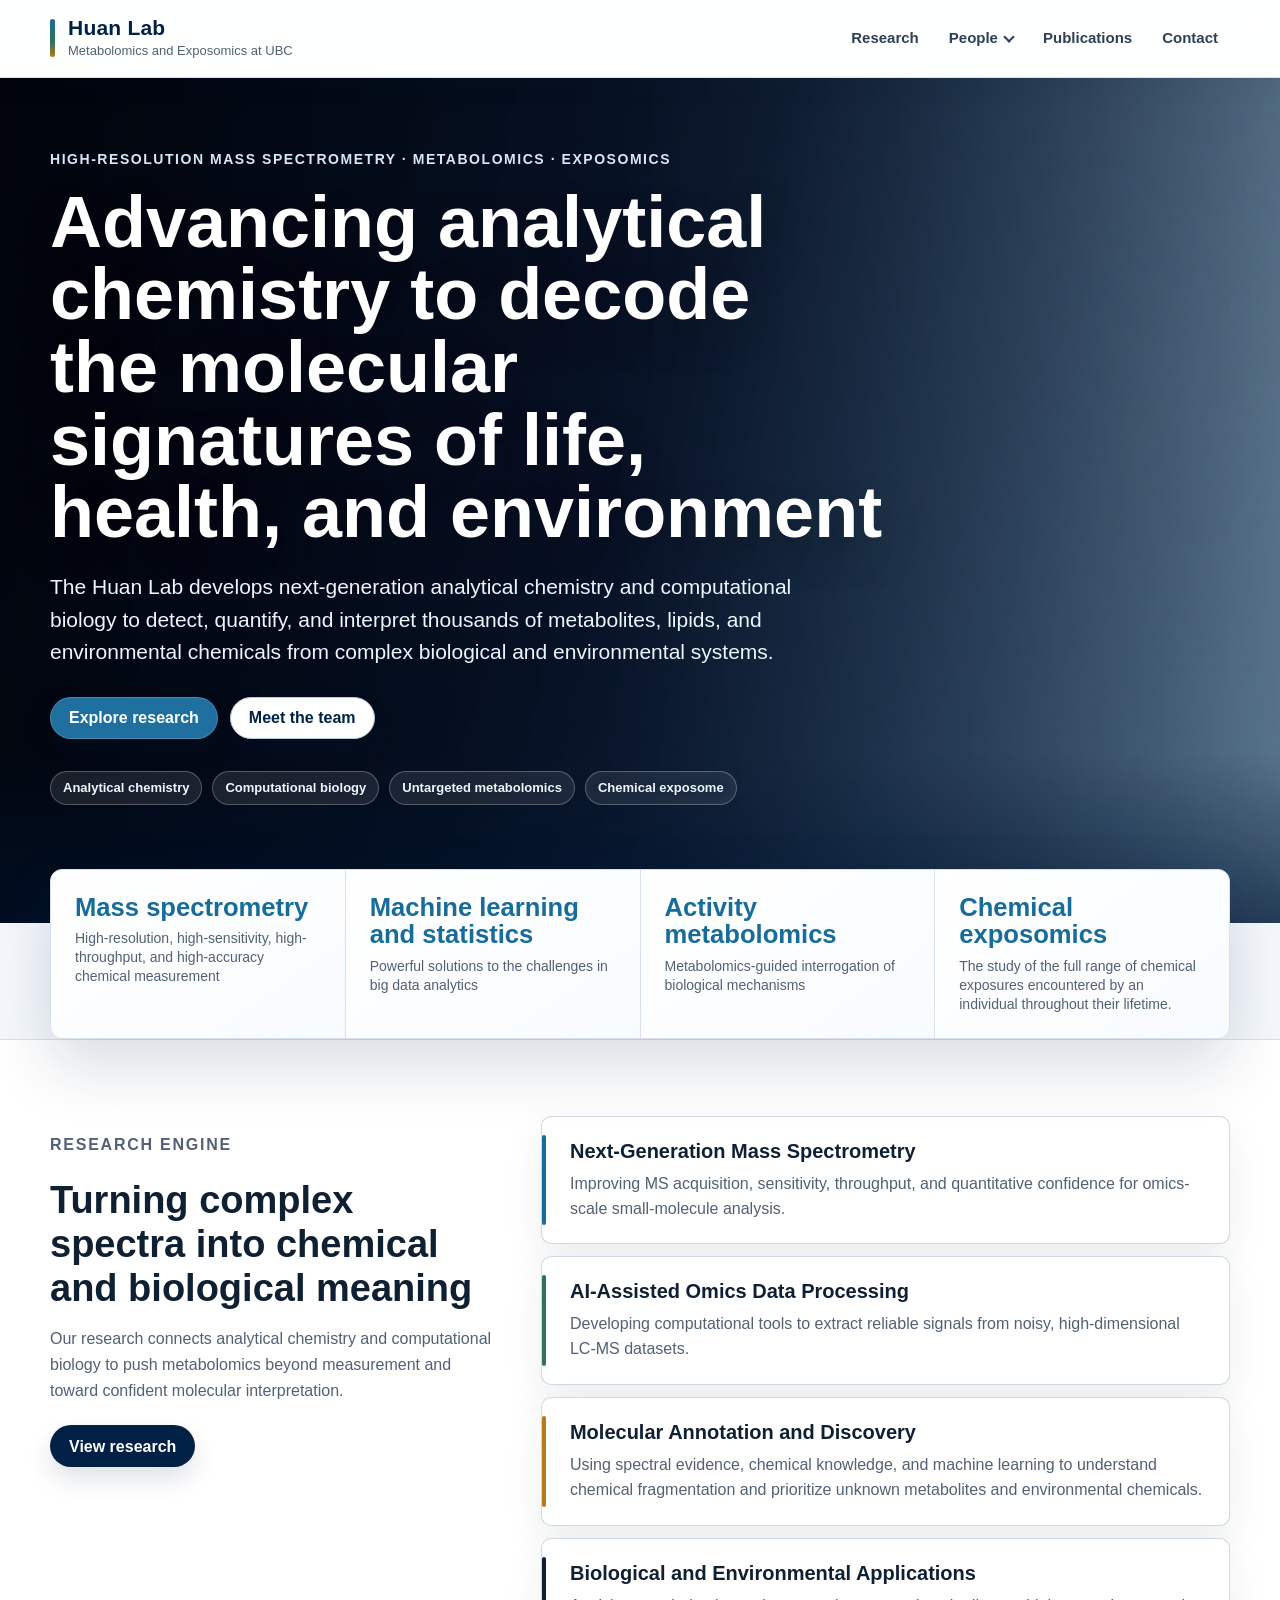
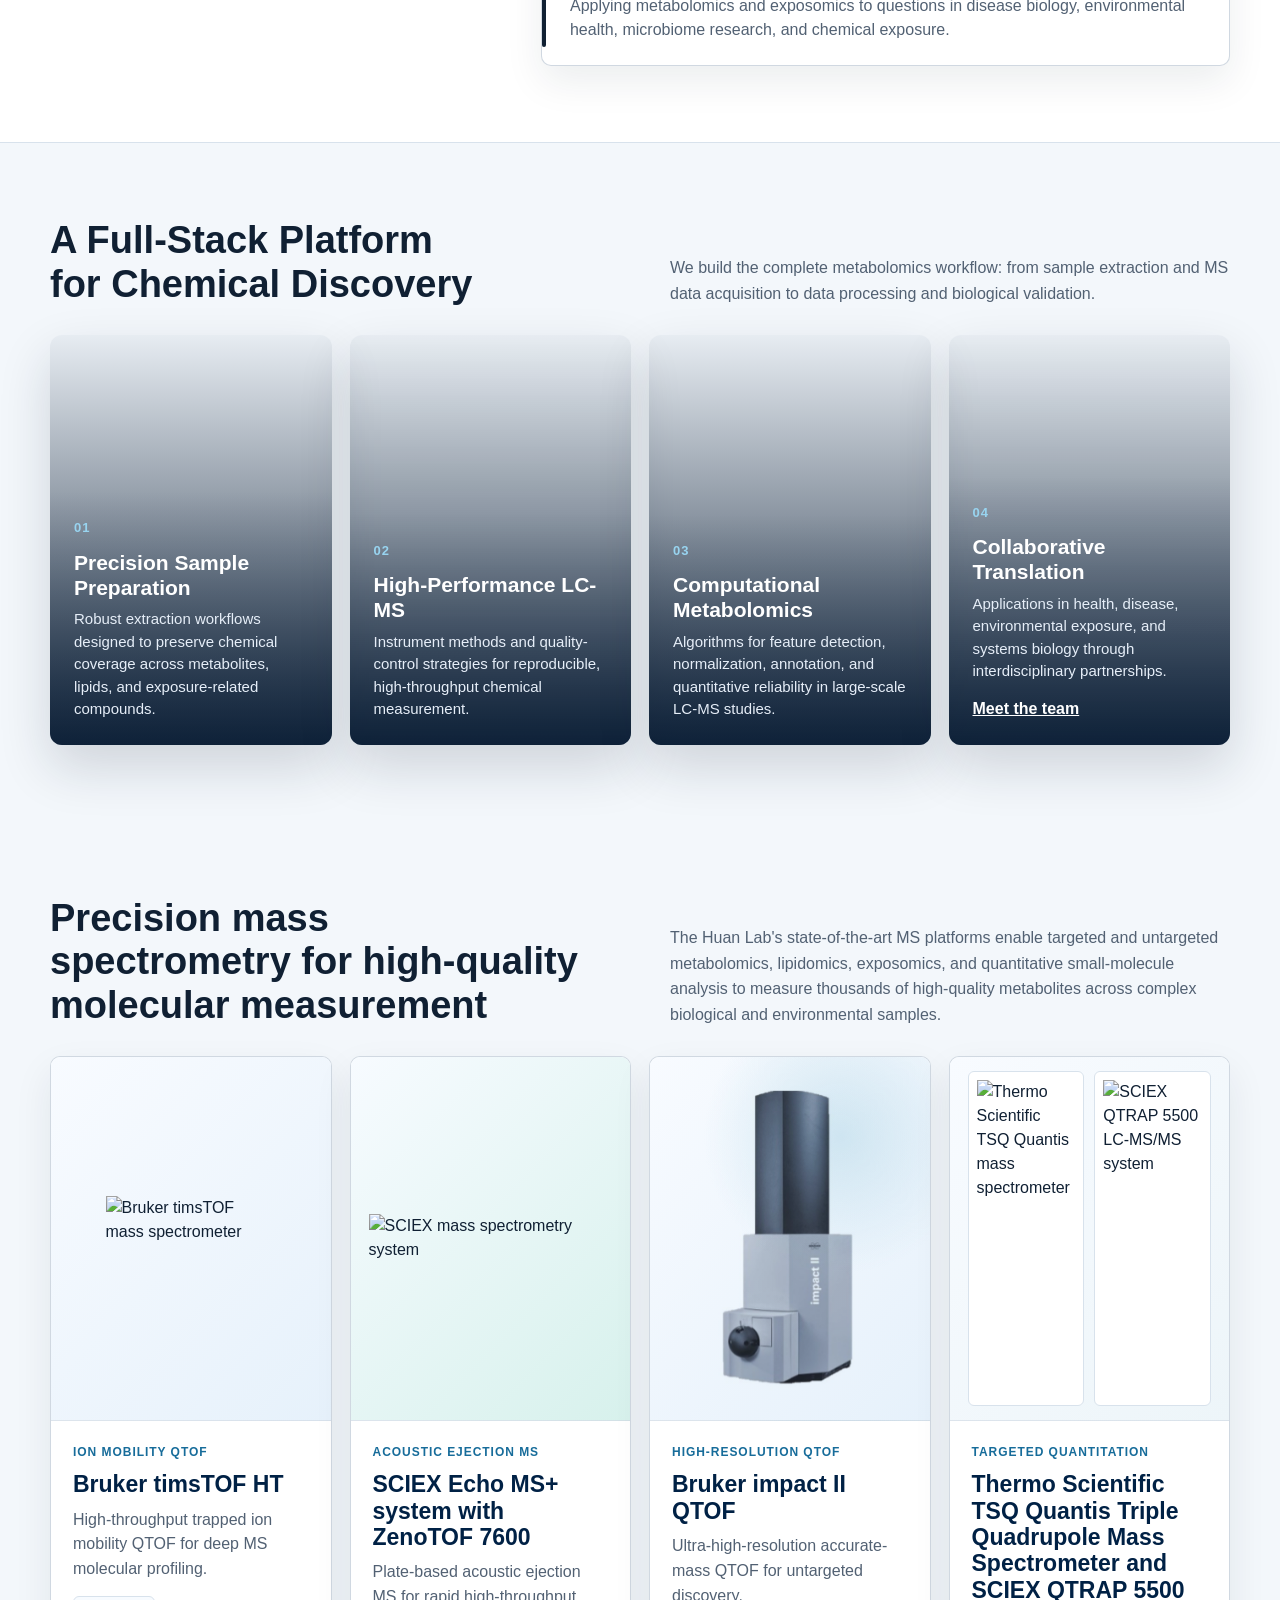
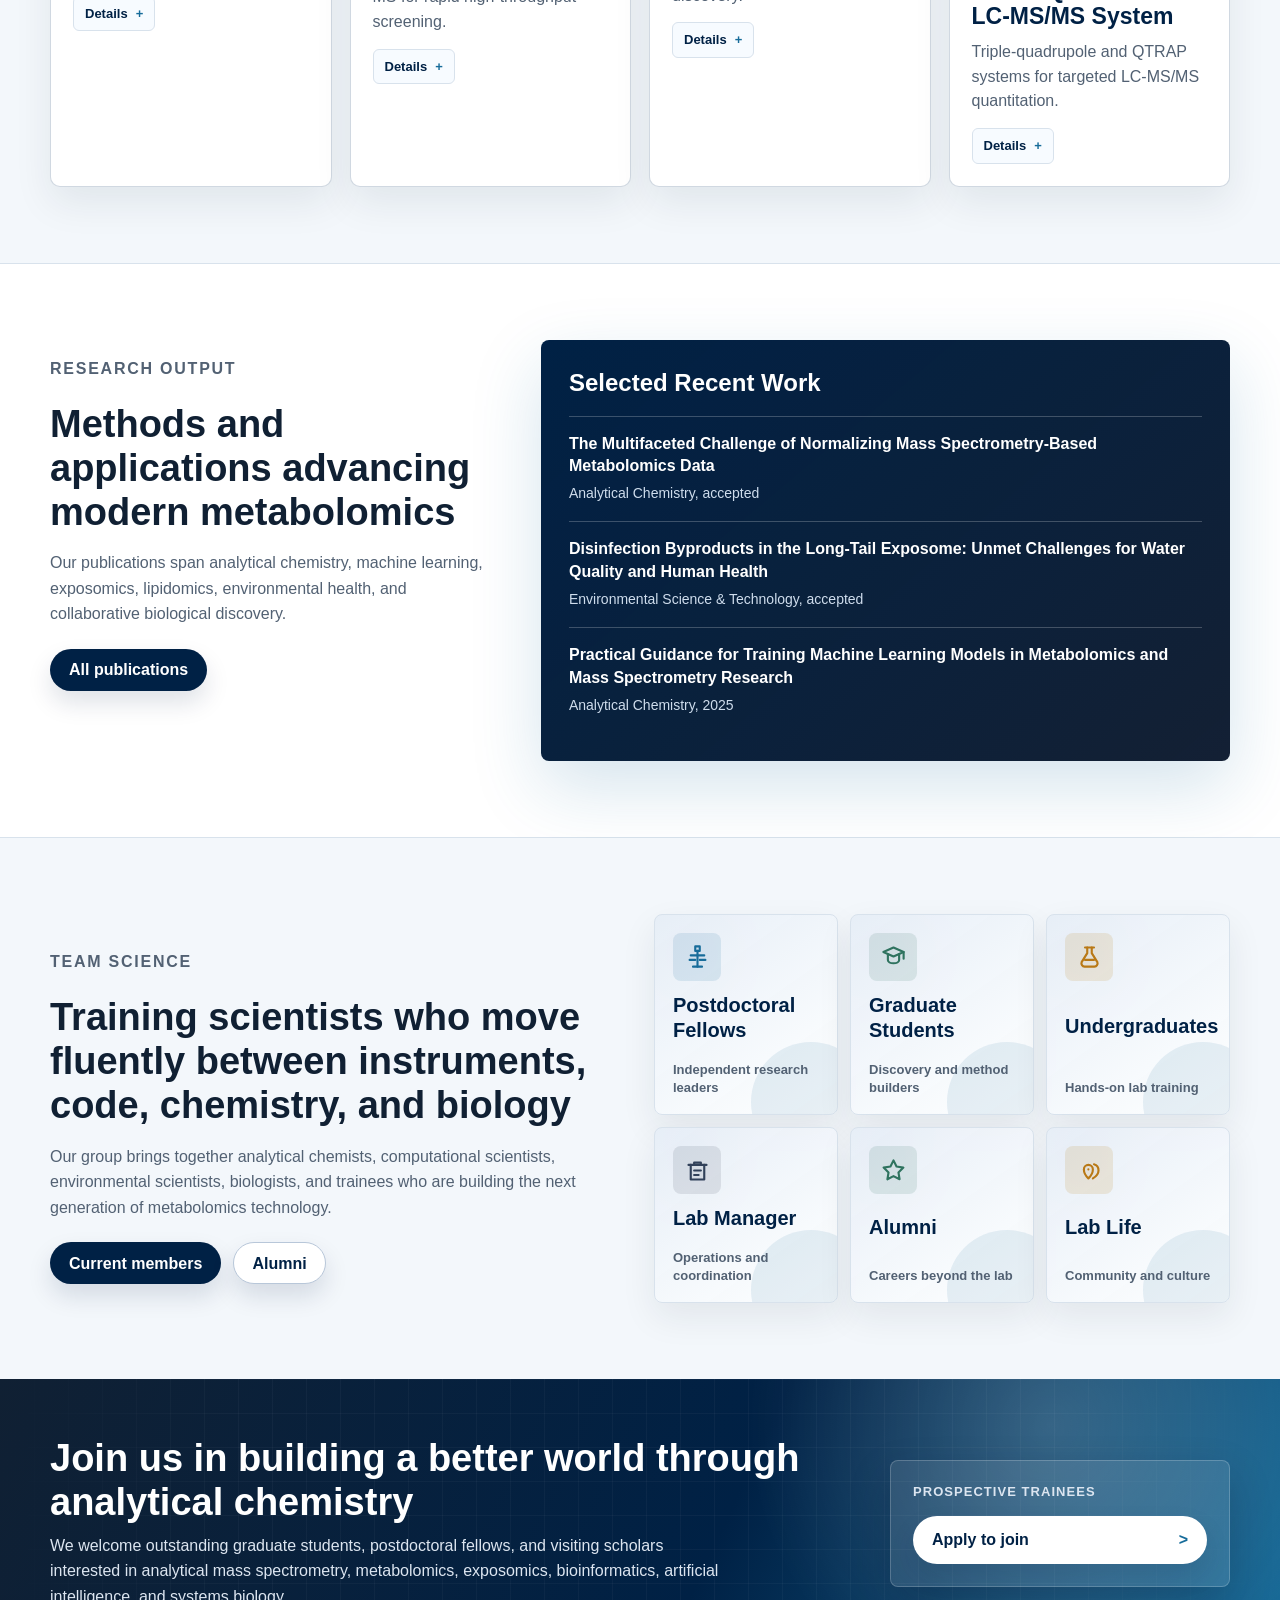
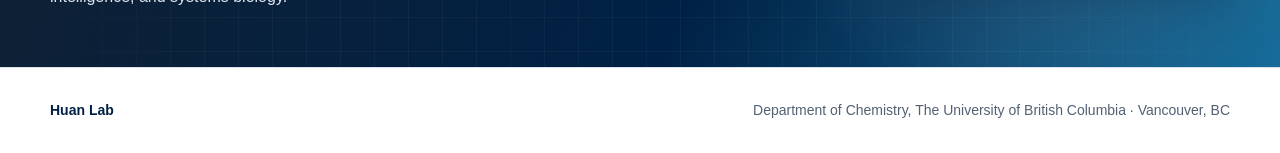
==== commit 1f2f1d87: "changes" ====
--- a/index.html
+++ b/index.html
@@ -28,7 +28,7 @@
 
   <section class="hl-hero" aria-labelledby="hl-hero-title">
     <div class="hl-hero__inner">
-      <p class="hl-eyebrow">High-resolution mass spectrometry &middot; enabled metabolomics &middot; Exposomics</p>
+      <p class="hl-eyebrow">High-resolution mass spectrometry &middot; Metabolomics &middot; Exposomics</p>
       <h1 id="hl-hero-title">Advancing analytical chemistry to decode the molecular signatures of life, health, and environment</h1>
       <p class="hl-hero__copy">The Huan Lab develops next-generation analytical chemistry and computational biology to detect, quantify, and interpret thousands of metabolites, lipids, and environmental chemicals from complex biological and environmental systems.</p>
       <div class="hl-actions">
--- a/style.css
+++ b/style.css
@@ -4,6 +4,11 @@
 
 * {
   box-sizing: border-box;
+}
+
+html,
+body {
+  overflow-x: hidden;
 }
 
 body {
@@ -2525,48 +2530,21 @@
   box-shadow: 0 16px 34px rgba(20, 32, 51, .08);
 }
 
-.award-list details {
-  border-bottom: 1px solid #edf2f7;
-  border-left: 4px solid transparent;
-}
-
-.award-list details:last-child {
-  border-bottom: 0;
-}
-
-.award-list details[open] {
-  border-left-color: var(--hl-blue);
-  background: #f8fbfe;
-}
-
-.award-list summary {
-  display: grid;
-  grid-template-columns: 92px 1fr auto;
+.award-list article {
+  display: grid;
+  grid-template-columns: 92px 1fr;
   gap: 20px;
   align-items: center;
   padding: 18px 24px;
-  cursor: pointer;
-  list-style: none;
-}
-
-.award-list summary::-webkit-details-marker {
-  display: none;
-}
-
-.award-list summary:after {
-  content: "+";
-  justify-self: end;
-  color: var(--hl-blue);
-  font-size: 22px;
-  font-weight: 900;
-  line-height: 1;
-}
-
-.award-list details[open] summary:after {
-  content: "-";
-}
-
-.award-list details:hover {
+  border-bottom: 1px solid #edf2f7;
+  border-left: 4px solid transparent;
+}
+
+.award-list article:last-child {
+  border-bottom: 0;
+}
+
+.award-list article:hover {
   border-left-color: var(--hl-blue);
   background: #f8fbfe;
 }
@@ -2588,15 +2566,6 @@
   font-size: 17px;
   font-weight: 700;
   line-height: 1.45;
-}
-
-.award-list p {
-  max-width: 920px;
-  margin: 0;
-  padding: 0 56px 22px 136px;
-  color: var(--hl-muted);
-  font-size: 16px;
-  line-height: 1.68;
 }
 
 .affiliation-grid {
@@ -3001,8 +2970,8 @@
     width: min(100% - 36px, 1080px);
   }
 
-  .award-list summary {
-    grid-template-columns: 1fr auto;
+  .award-list article {
+    grid-template-columns: 1fr;
     gap: 10px;
     align-items: start;
   }
@@ -3010,15 +2979,6 @@
   .award-list strong {
     grid-column: 1 / -1;
     justify-self: start;
-  }
-
-  .award-list summary:after {
-    justify-self: end;
-    align-self: center;
-  }
-
-  .award-list p {
-    padding: 0 24px 20px;
   }
 
   .affiliation-list article {
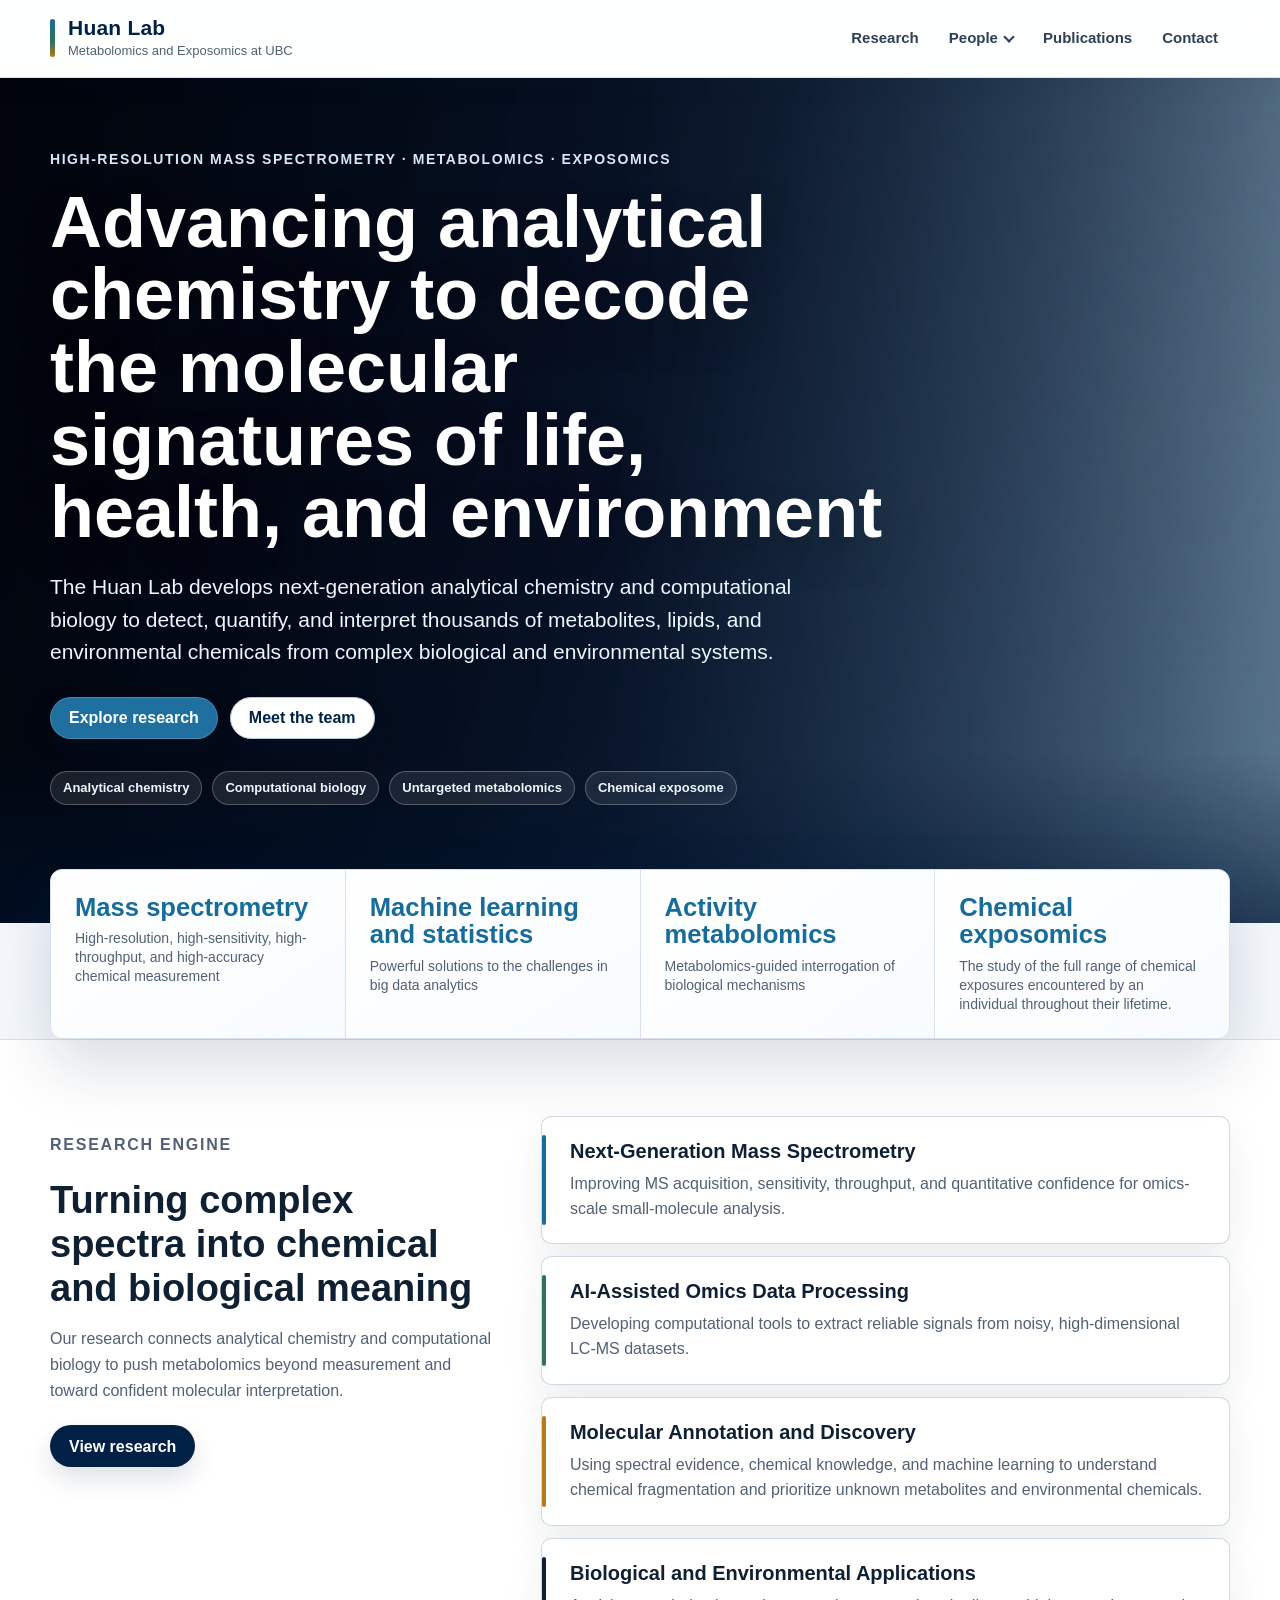
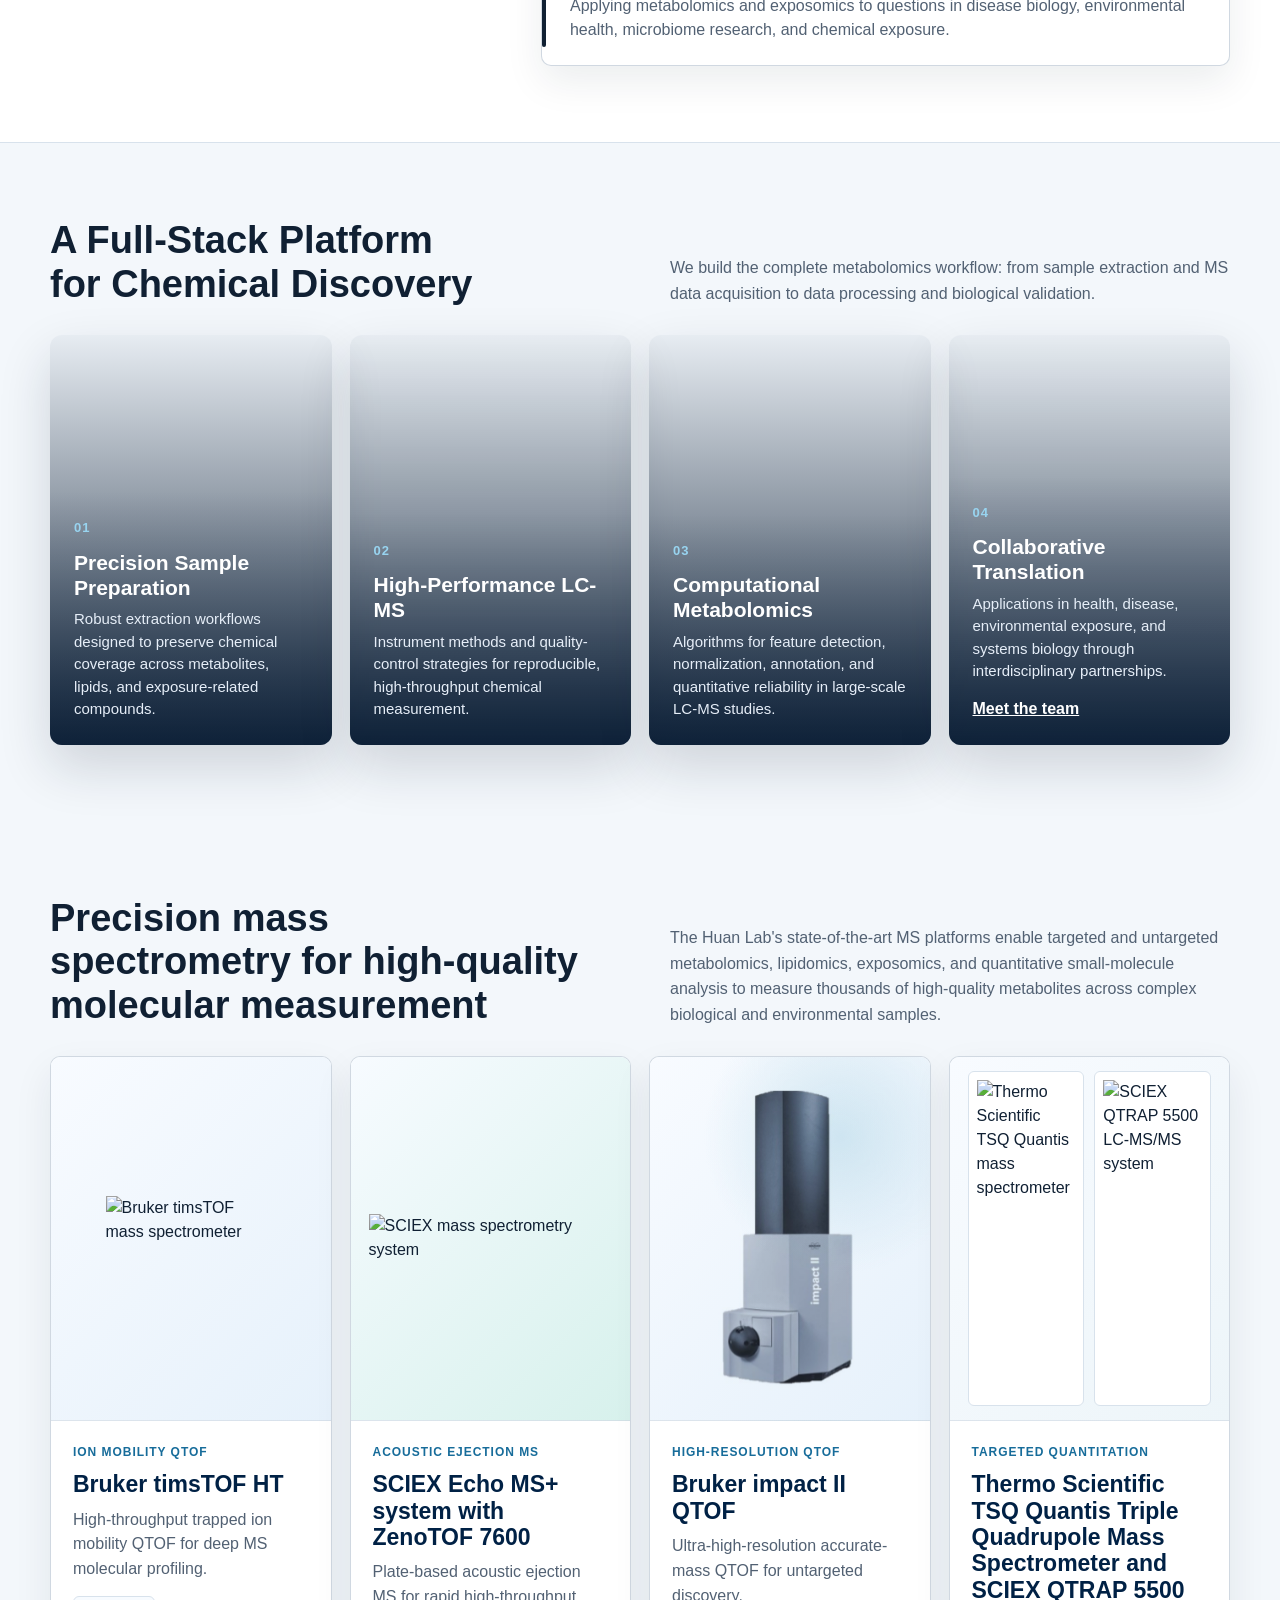
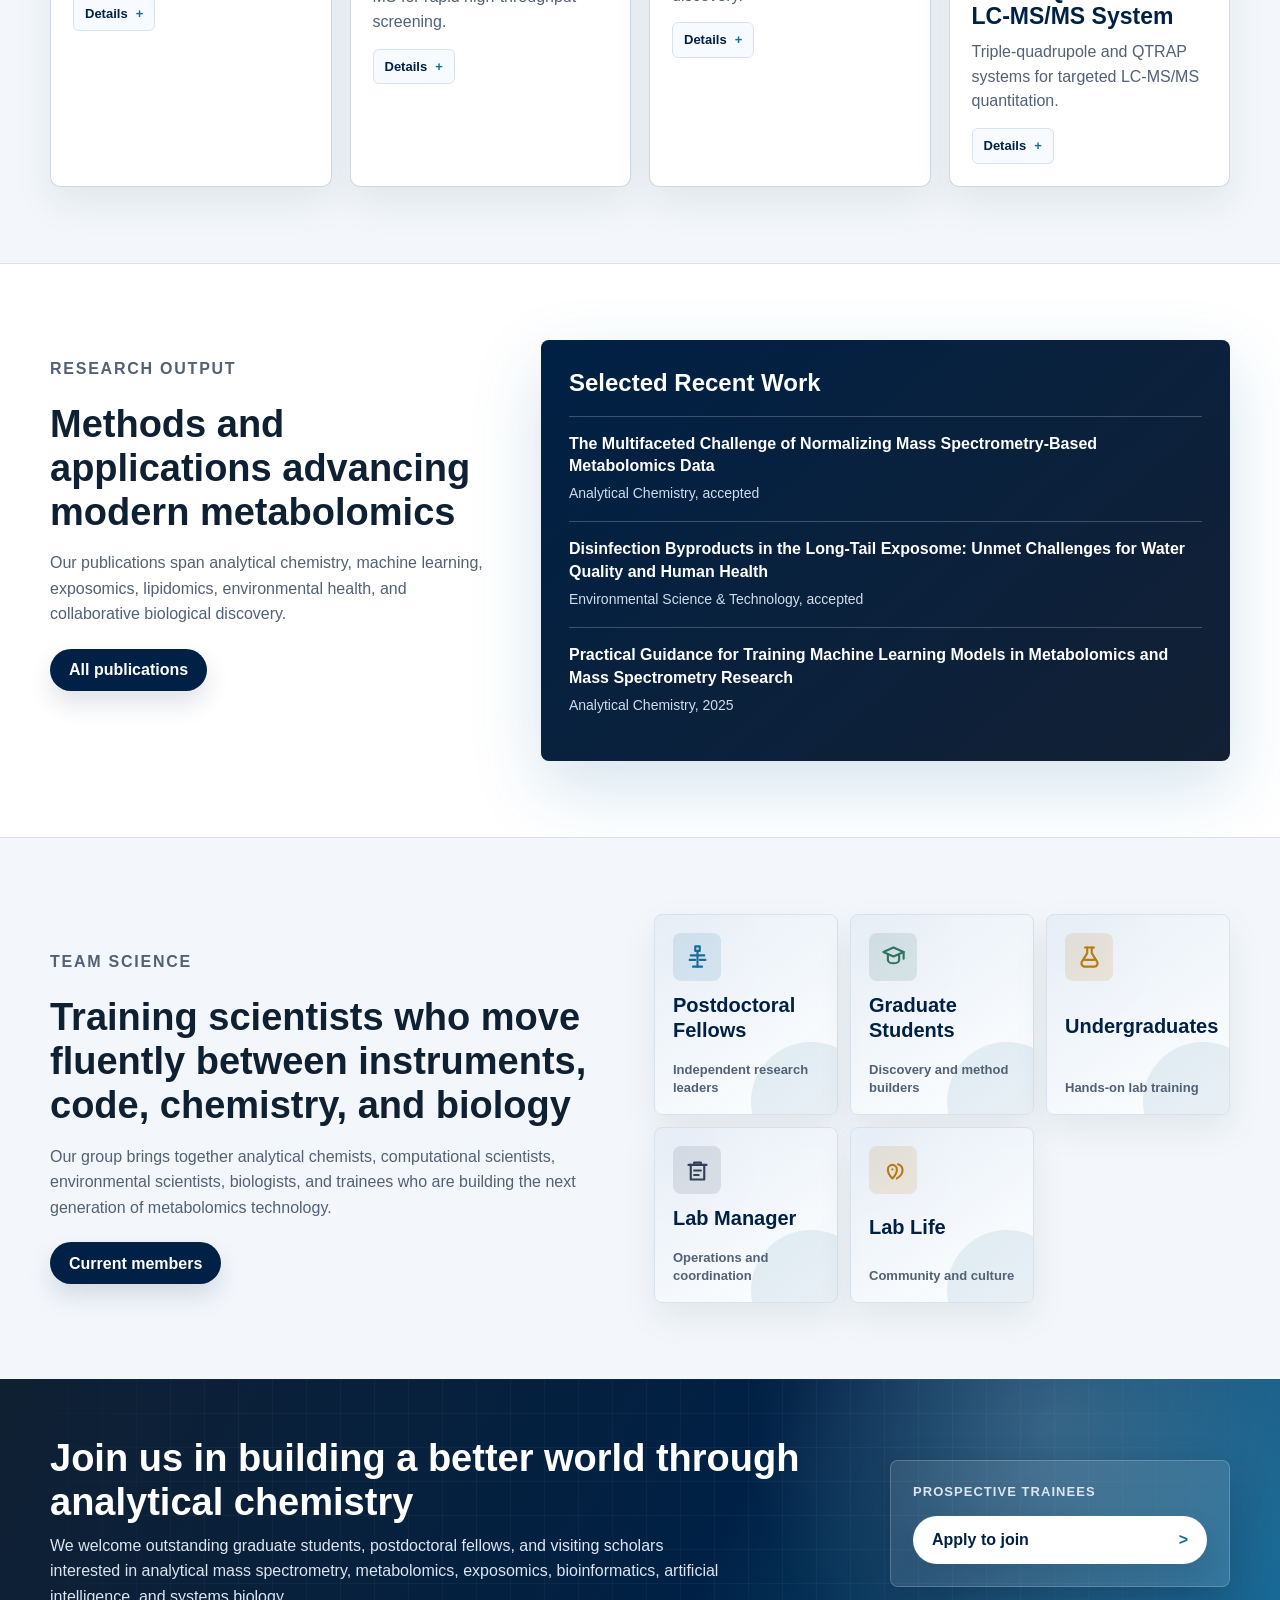
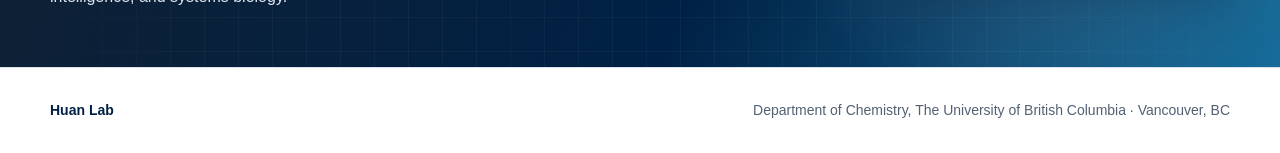
==== commit eeb82c77: "Remve alumni" ====
--- a/index.html
+++ b/index.html
@@ -236,7 +236,6 @@
         <p>Our group brings together analytical chemists, computational scientists, environmental scientists, biologists, and trainees who are building the next generation of metabolomics technology.</p>
         <div class="hl-actions">
           <a class="hl-button" href="current-members.html">Current members</a>
-          <a class="hl-button hl-button--secondary" href="people.html#alumni">Alumni</a>
         </div>
       </div>
       <div class="hl-people-grid" aria-label="Lab member categories">
@@ -267,13 +266,6 @@
           </span>
           <span class="hl-people-label">Lab Manager</span>
           <span class="hl-people-note">Operations and coordination</span>
-        </a>
-        <a href="people.html#alumni">
-          <span class="hl-people-icon hl-people-icon--green" aria-hidden="true">
-            <svg viewBox="0 0 24 24" focusable="false"><path d="M12 3l2.7 5.5 6.1.9-4.4 4.3 1 6.1L12 17l-5.4 2.8 1-6.1-4.4-4.3 6.1-.9z"/></svg>
-          </span>
-          <span class="hl-people-label">Alumni</span>
-          <span class="hl-people-note">Careers beyond the lab</span>
         </a>
         <a href="lab-life.html">
           <span class="hl-people-icon hl-people-icon--gold" aria-hidden="true">
--- a/style.css
+++ b/style.css
@@ -1365,6 +1365,104 @@
   color: var(--hl-ink);
   font-weight: 700;
   line-height: 1.5;
+}
+
+.research-cloud-section {
+  padding: 64px 0;
+  border-block: 1px solid var(--hl-line);
+  background: var(--hl-bg);
+}
+
+.research-cloud {
+  display: grid;
+  grid-template-columns: .72fr 1.28fr;
+  gap: 54px;
+  align-items: center;
+}
+
+.research-cloud__head {
+  max-width: 420px;
+  padding-left: 20px;
+  border-left: 5px solid var(--hl-green);
+}
+
+.research-cloud__head h2 {
+  margin: 0 0 16px;
+  color: var(--hl-ubc-blue);
+  font-size: clamp(30px, 4vw, 44px);
+  line-height: 1.1;
+  text-wrap: balance;
+}
+
+.research-cloud__head p:not(.hl-eyebrow) {
+  margin: 0;
+  color: var(--hl-muted);
+  font-size: 17px;
+  line-height: 1.65;
+}
+
+.research-tag-cloud {
+  display: flex;
+  flex-wrap: wrap;
+  gap: 11px 12px;
+  align-items: center;
+  padding: 8px 0;
+}
+
+.research-tag {
+  display: inline-flex;
+  align-items: center;
+  min-height: 36px;
+  padding: .42em .62em;
+  border: 1px solid rgba(151, 168, 188, .34);
+  border-radius: 6px;
+  background: rgba(255, 255, 255, .72);
+  color: var(--hl-ubc-blue);
+  font-weight: 900;
+  line-height: 1.1;
+  text-decoration: none;
+  transition: transform .18s ease, background .18s ease, border-color .18s ease, color .18s ease;
+}
+
+.research-tag:hover,
+.research-tag:focus {
+  border-color: rgba(23, 108, 154, .34);
+  background: #fff;
+  transform: translateY(-2px);
+}
+
+.research-tag--xl {
+  font-size: 28px;
+}
+
+.research-tag--lg {
+  font-size: 23px;
+}
+
+.research-tag--md {
+  font-size: 18px;
+}
+
+.research-tag--sm {
+  font-size: 15px;
+}
+
+.research-tag--blue {
+  border-color: rgba(23, 108, 154, .24);
+  background: rgba(238, 246, 251, .78);
+  color: var(--hl-ubc-blue);
+}
+
+.research-tag--green {
+  border-color: rgba(47, 115, 95, .24);
+  background: rgba(237, 247, 242, .78);
+  color: #25624f;
+}
+
+.research-tag--gold {
+  border-color: rgba(185, 121, 22, .24);
+  background: rgba(255, 247, 232, .8);
+  color: #8b5a12;
 }
 
 .research-pillar {
@@ -2204,6 +2302,31 @@
   background: #eef4fb;
 }
 
+.publication-archive-list .publication-year-marker {
+  grid-template-columns: 1fr;
+  align-items: center;
+  padding: 18px 24px;
+  border-bottom: 1px solid rgba(133, 151, 171, .24);
+  background: linear-gradient(135deg, #f4f8fc, #ffffff);
+  color: var(--hl-ubc-blue);
+}
+
+.publication-archive-list .publication-year-marker + li {
+  border-top: 0;
+}
+
+.publication-year-marker h3 {
+  margin: 0;
+  font-size: 24px;
+  font-weight: 900;
+  line-height: 1;
+}
+
+.publication-master-list .publication-year-marker:nth-child(even),
+.publication-master-list .publication-year-marker:hover {
+  background: linear-gradient(135deg, #f4f8fc, #ffffff);
+}
+
 .publication-archive-list li:last-child {
   border-bottom: 0;
 }
@@ -2860,6 +2983,7 @@
   .split-feature,
   .collaboration-intro,
   .research-aims,
+  .research-cloud,
   .research-pillar,
   .research-pillar--reverse,
   .profile-lead,
@@ -2931,6 +3055,14 @@
     min-height: 280px;
   }
 
+  .research-cloud {
+    gap: 24px;
+  }
+
+  .research-cloud__head {
+    max-width: none;
+  }
+
   .section-heading--with-action {
     align-items: start;
     flex-direction: column;
@@ -2963,6 +3095,31 @@
   .research-aim-list strong {
     width: 40px;
     height: 40px;
+  }
+
+  .research-tag-cloud {
+    gap: 9px;
+  }
+
+  .research-tag {
+    min-height: 34px;
+    padding: .42em .58em;
+  }
+
+  .research-tag--xl {
+    font-size: 22px;
+  }
+
+  .research-tag--lg {
+    font-size: 19px;
+  }
+
+  .research-tag--md {
+    font-size: 16px;
+  }
+
+  .research-tag--sm {
+    font-size: 14px;
   }
 
   .profile-page .wrap,
@@ -3331,6 +3488,10 @@
   transform: translateX(2px);
 }
 
+.publication-master-list .publication-year-marker:hover {
+  transform: none;
+}
+
 .pub-number {
   border-radius: 999px;
 }
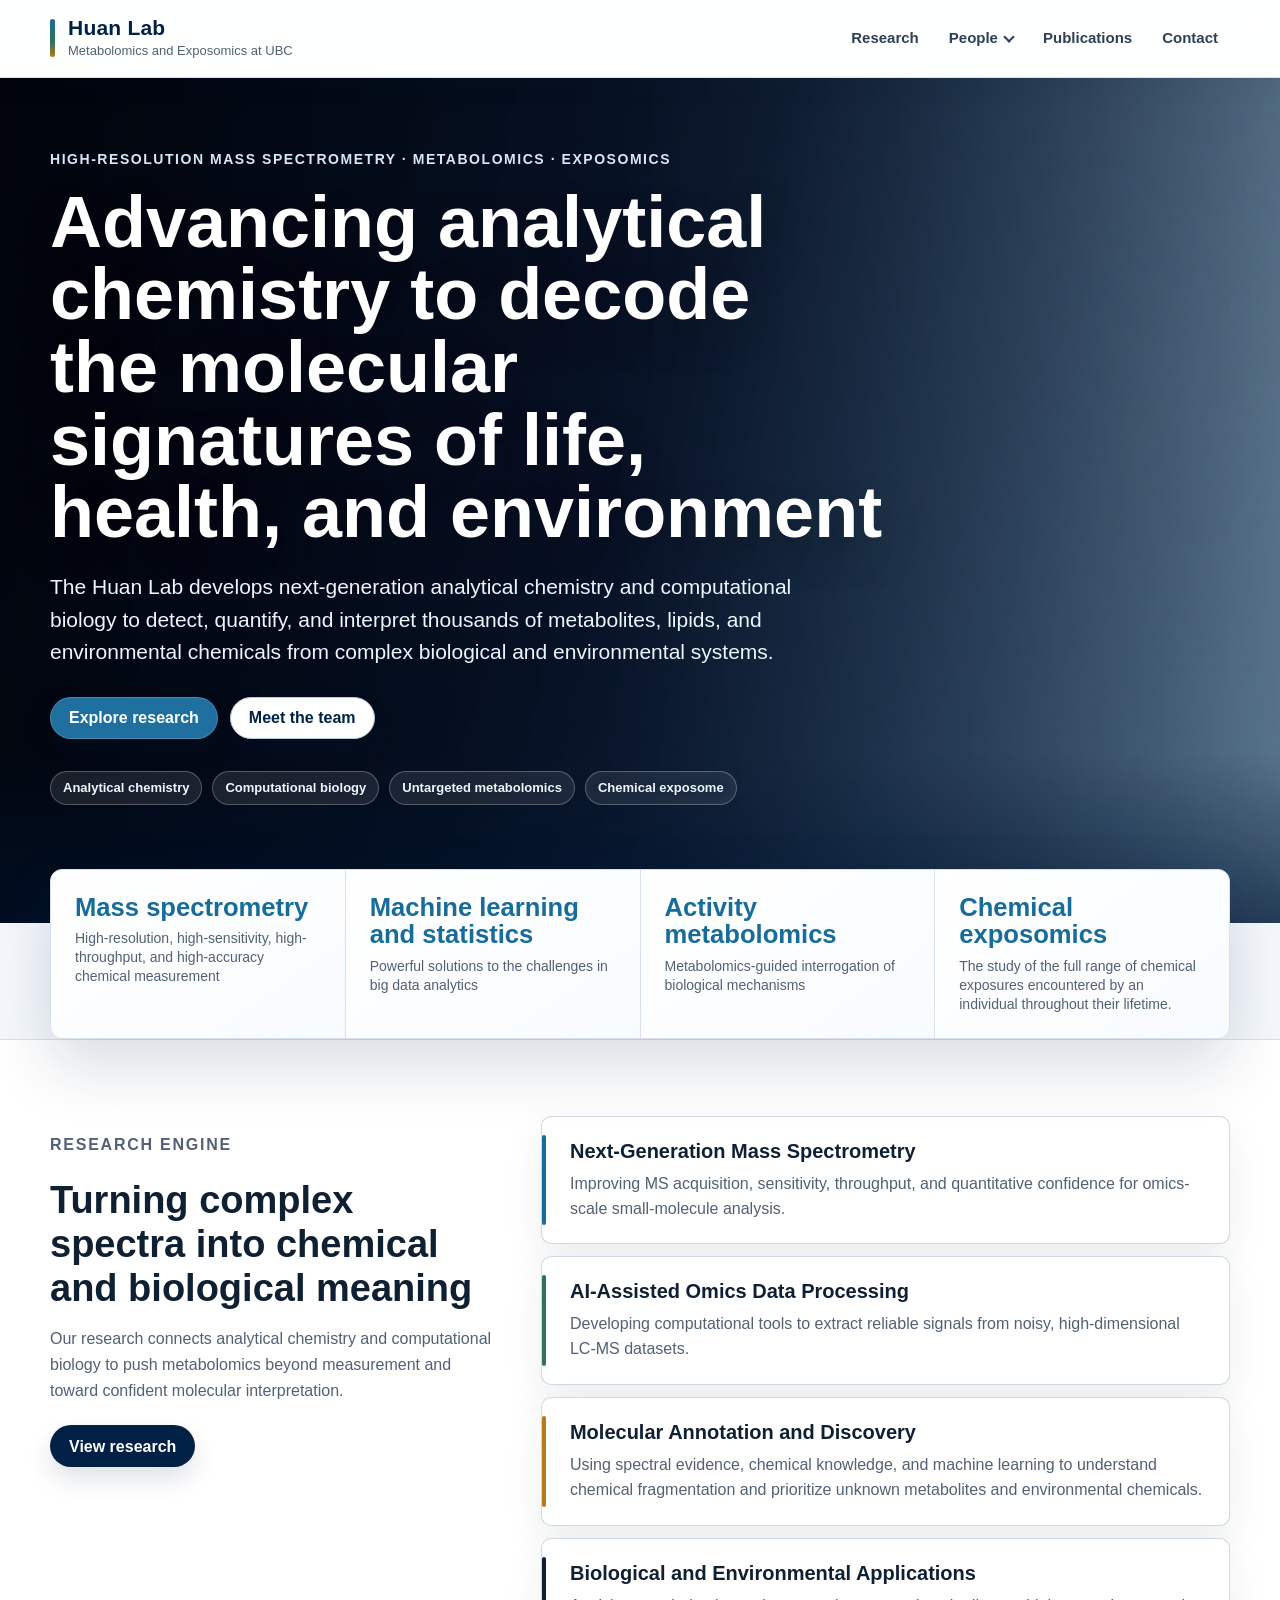
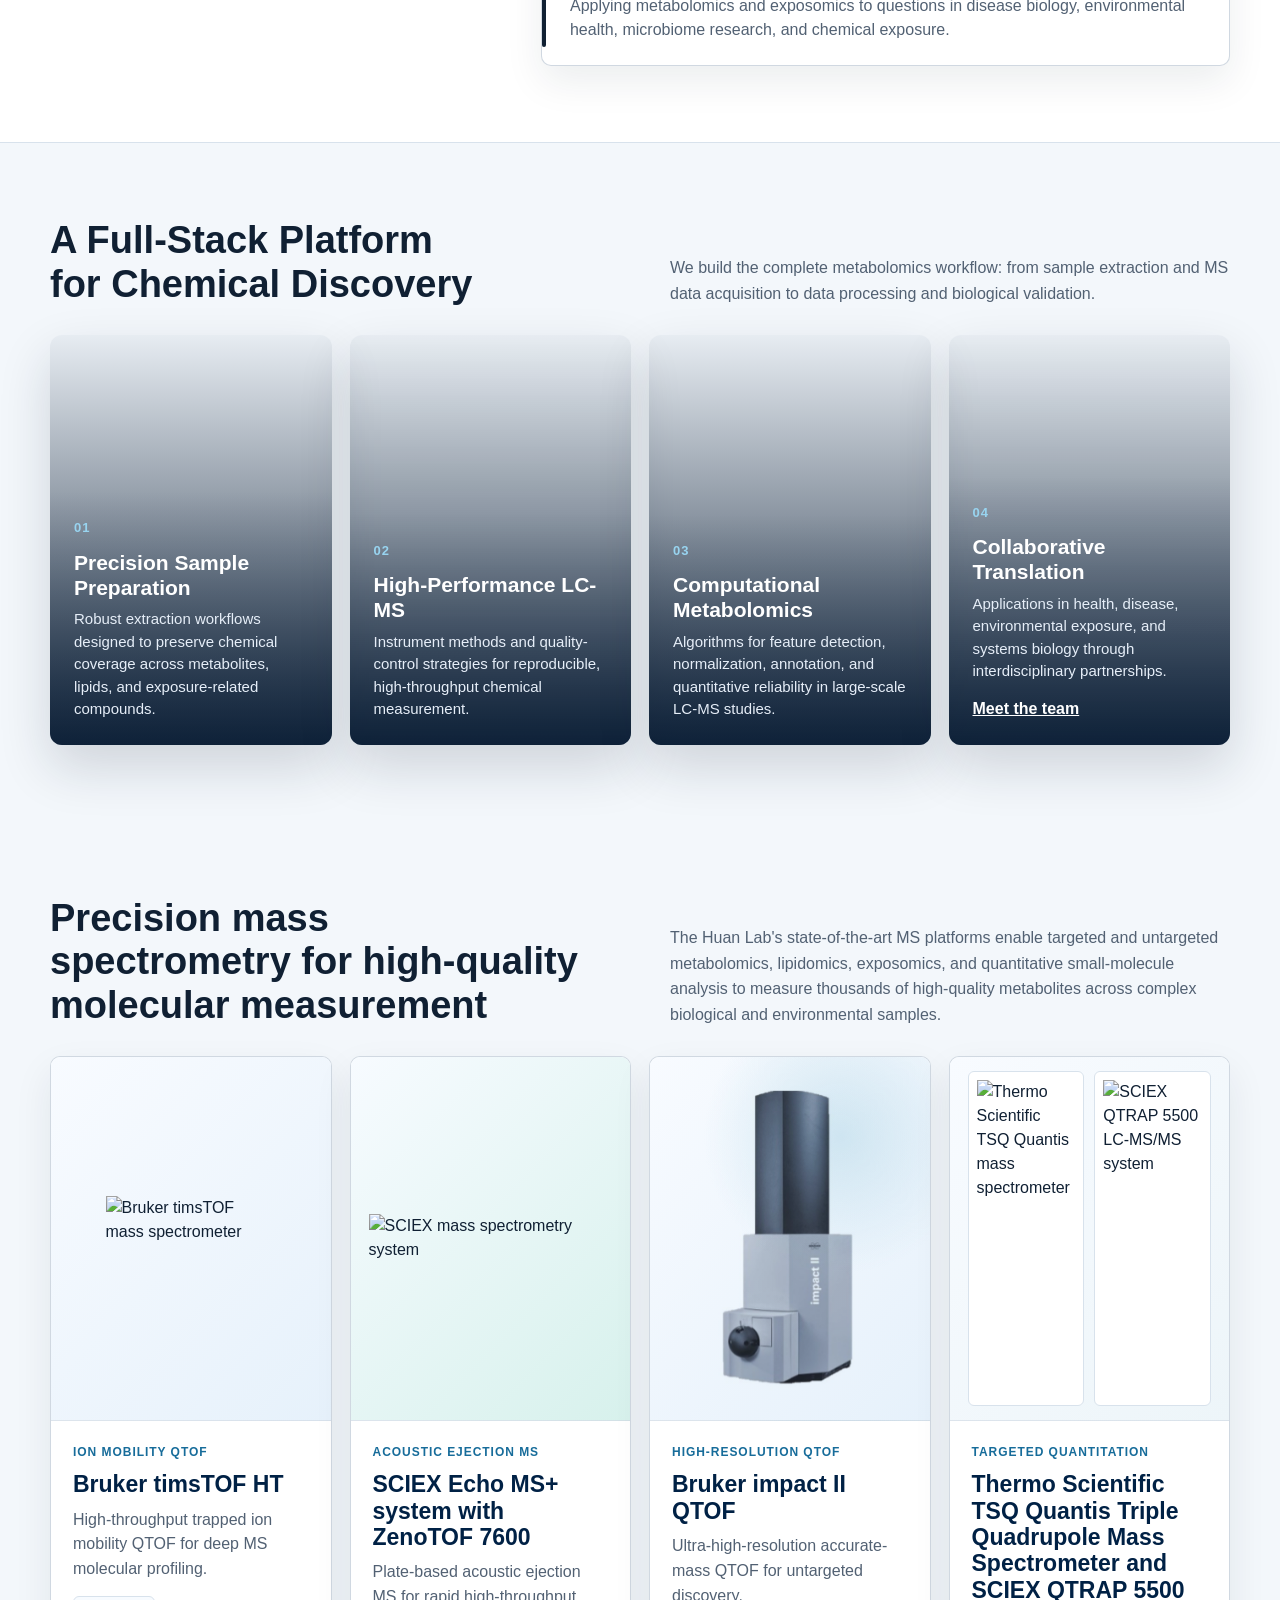
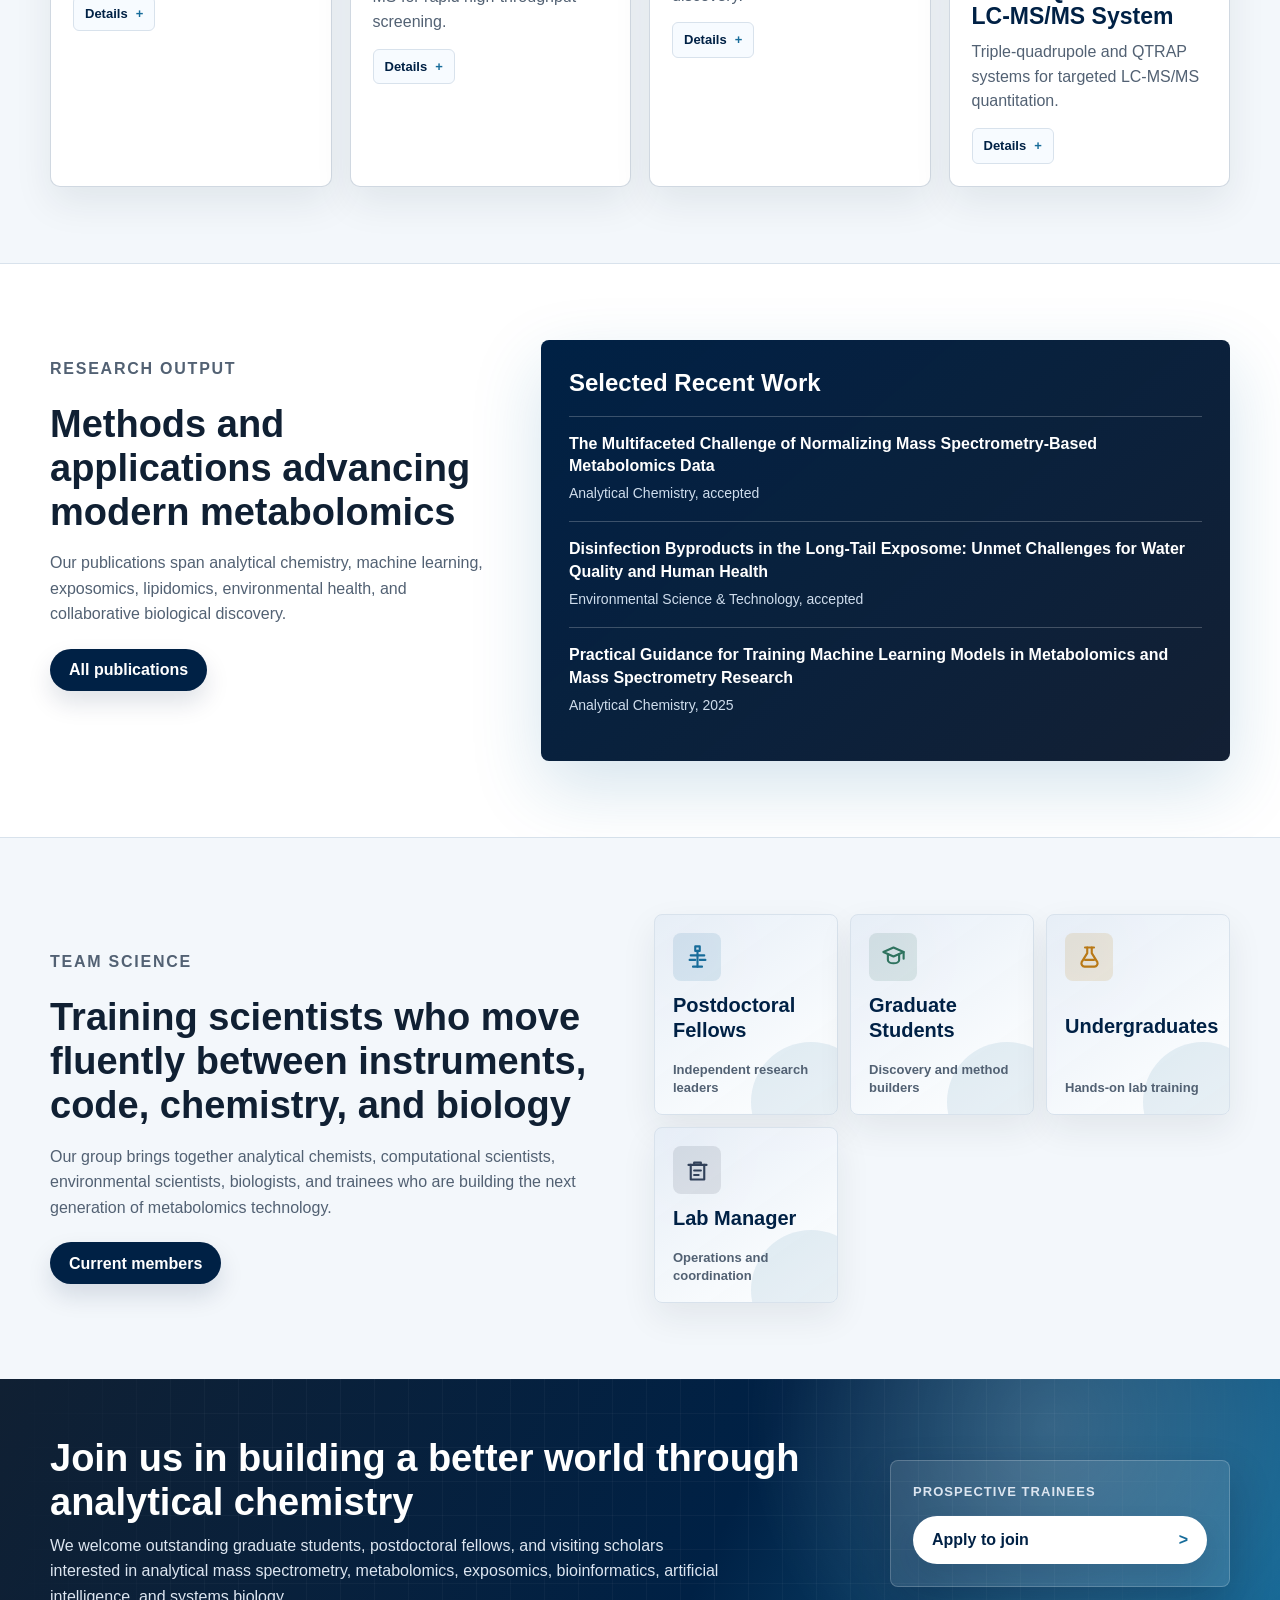
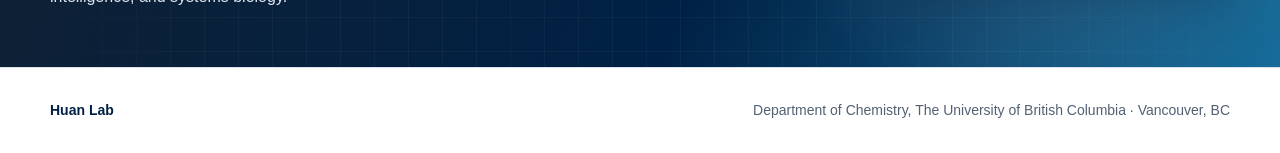
==== commit 47175757: "Remove lab life" ====
--- a/index.html
+++ b/index.html
@@ -267,13 +267,6 @@
           <span class="hl-people-label">Lab Manager</span>
           <span class="hl-people-note">Operations and coordination</span>
         </a>
-        <a href="lab-life.html">
-          <span class="hl-people-icon hl-people-icon--gold" aria-hidden="true">
-            <svg viewBox="0 0 24 24" focusable="false"><path d="M7 11a4 4 0 1 1 8 0c0 4-4 8-4 8s-4-4-4-8z"/><path d="M11 11h.01"/><path d="M16 6.5c2.5.6 4 2.5 4 5.5 0 3.2-2.4 5.5-5 7"/></svg>
-          </span>
-          <span class="hl-people-label">Lab Life</span>
-          <span class="hl-people-note">Community and culture</span>
-        </a>
       </div>
     </div>
   </section>
